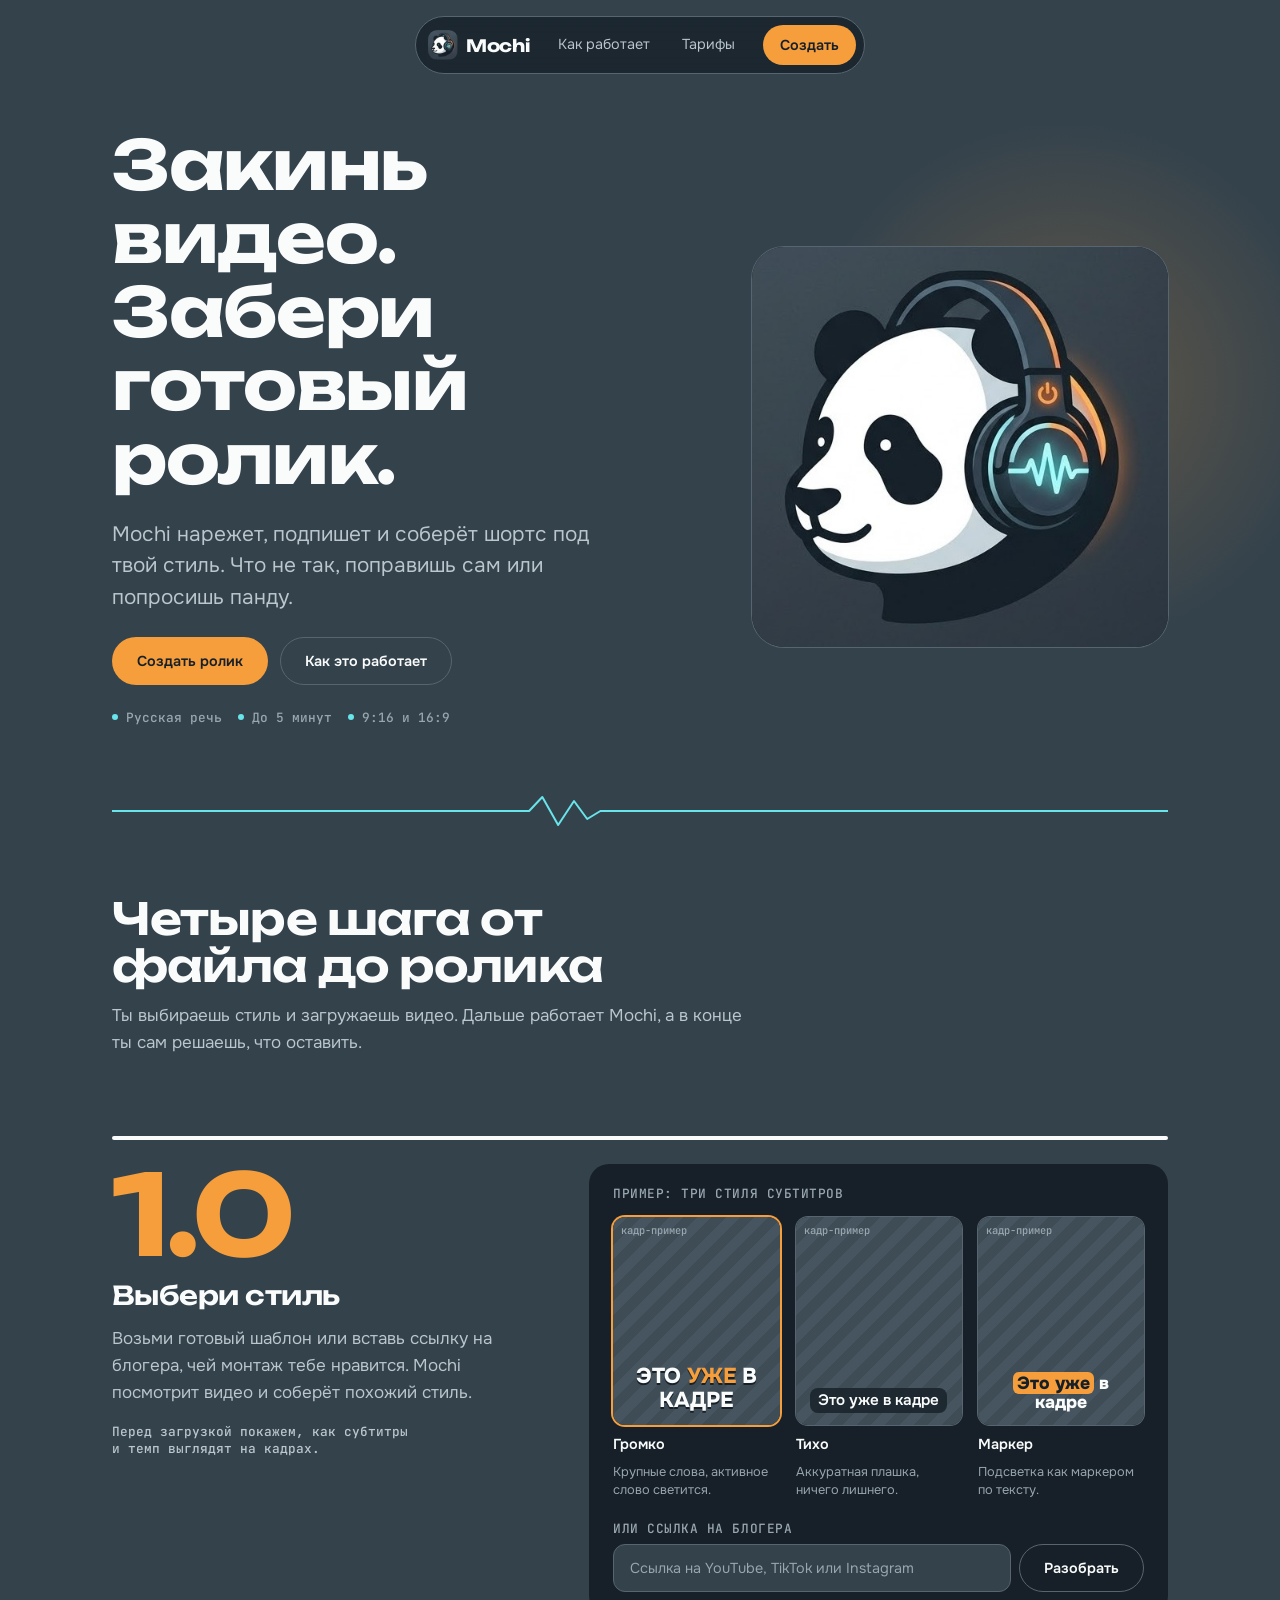
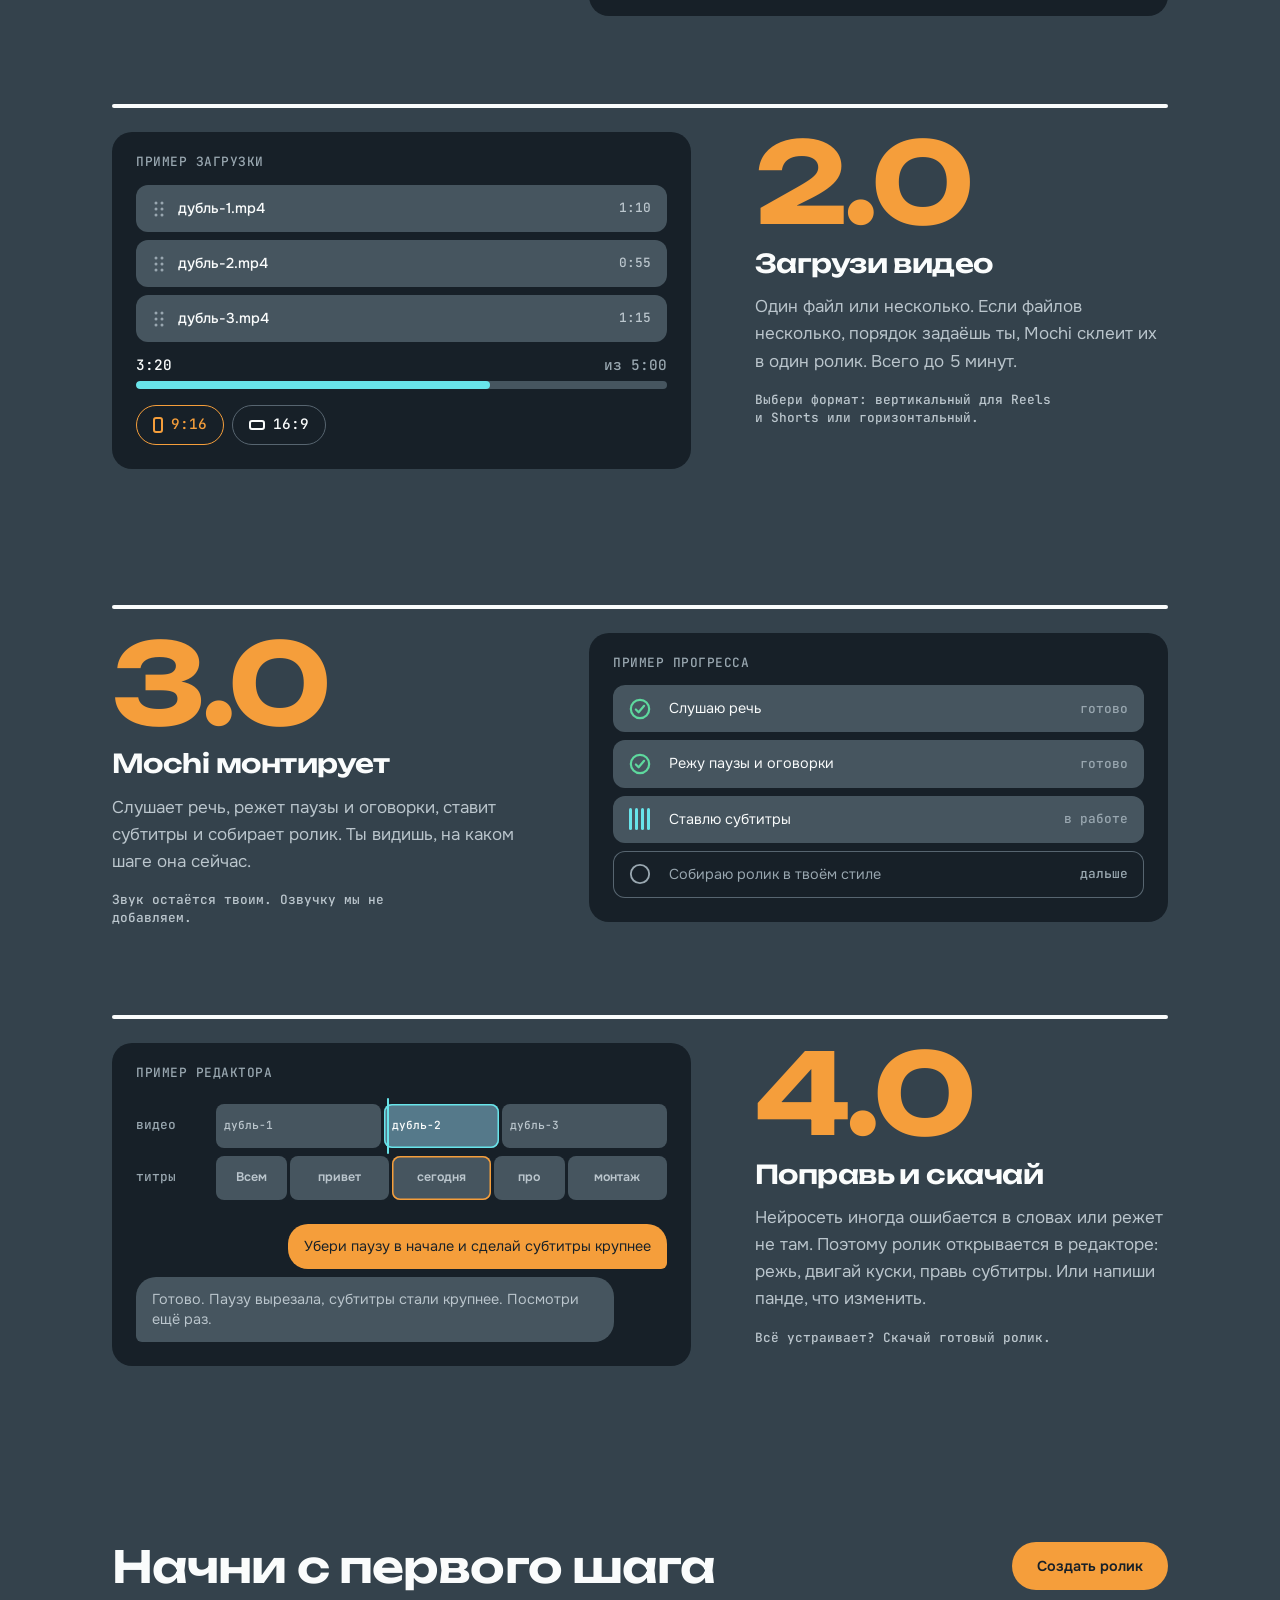
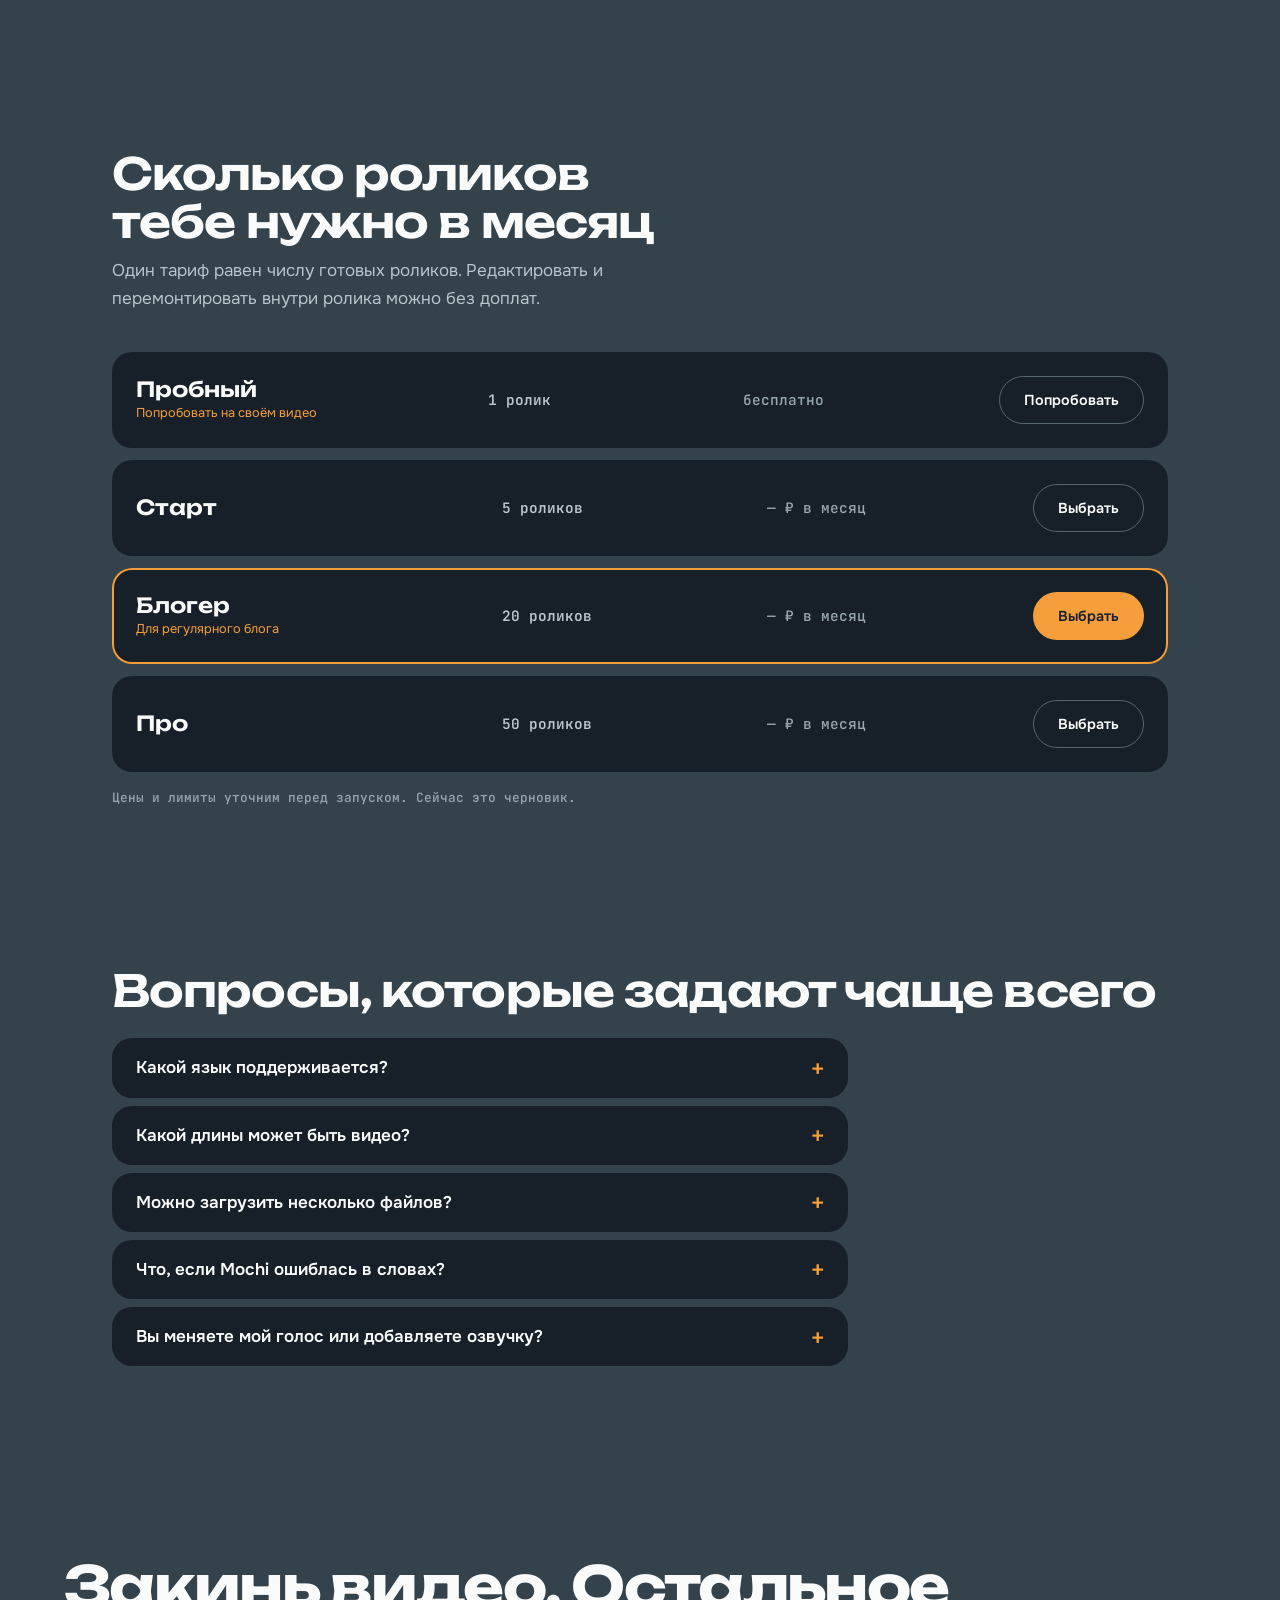
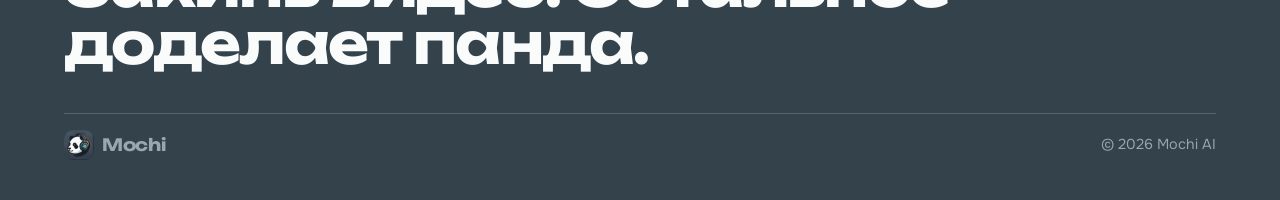
==== prototype/landing/index.html @ 2f2a9acb "Add Mochi AI landing prototype (Hallmark: Narrative Workflow, dark-first) Co-Authored-By: Claude Son" ====
<!doctype html>
<html lang="ru">
<head>
<meta charset="utf-8">
<meta name="viewport" content="width=device-width, initial-scale=1, viewport-fit=cover">
<title>Mochi AI</title>
<meta name="description" content="Закинь видео, а Mochi нарежет, подпишет и соберёт ролик под твой стиль. Дальше поправишь сам или попросишь панду.">
<meta name="theme-color" content="#2d3741">
<link rel="preconnect" href="https://fonts.googleapis.com">
<link rel="preconnect" href="https://fonts.gstatic.com" crossorigin>
<link rel="stylesheet" href="https://fonts.googleapis.com/css2?family=JetBrains+Mono:wght@400;500;600&family=Onest:wght@300..800&family=Unbounded:wght@500..800&display=swap&subset=cyrillic">
<link rel="stylesheet" href="../../tokens.css">
<link rel="stylesheet" href="styles.css">
</head>
<body>

<nav class="nav-pill" aria-label="Основная навигация">
  <a class="wordmark" href="#top"><img src="assets/mochi-icon.jpg" width="30" height="30" alt="">Mochi</a>
  <ul class="nav-pill__links">
    <li><a href="#how">Как работает</a></li>
    <li><a href="#plans">Тарифы</a></li>
  </ul>
  <a class="btn btn--primary" href="#step-1">Создать</a>
</nav>

<main id="top">

  <header class="hero">
    <div class="wrap hero__grid">
      <div class="hero__copy">
        <h1>Закинь видео. Забери готовый ролик.</h1>
        <p class="hero__lede">Mochi нарежет, подпишет и соберёт шортс под твой стиль. Что не так, поправишь сам или попросишь панду.</p>
        <div class="hero__actions">
          <a class="btn btn--primary" href="#step-1">Создать ролик</a>
          <a class="btn btn--ghost" href="#how">Как это работает</a>
        </div>
        <ul class="hero__facts" aria-label="Что нужно знать">
          <li>Русская речь</li>
          <li>До 5 минут</li>
          <li>9:16 и 16:9</li>
        </ul>
      </div>
      <figure class="plate">
        <img src="assets/mochi-mark.jpg" width="520" height="500" alt="Панда в наушниках с неоновой звуковой волной, маскот Mochi">
      </figure>
    </div>
  </header>

  <svg class="wave-divider wrap" viewBox="0 0 800 40" preserveAspectRatio="none" aria-hidden="true">
    <path d="M0 20 H300 L316 20 L326 6 L338 34 L350 10 L360 28 L370 20 H800"/>
  </svg>

  <section class="stages" id="how" aria-labelledby="how-title">
    <div class="wrap">
      <div class="stages__intro">
        <h2 id="how-title">Четыре шага от файла до ролика</h2>
        <p>Ты выбираешь стиль и загружаешь видео. Дальше работает Mochi, а в конце ты сам решаешь, что оставить.</p>
      </div>

      <!-- 1.0 -->
      <article class="stage" id="step-1">
        <div class="stage__rule"></div>
        <div class="stage__grid">
          <div class="stage__text">
            <span class="stage__num mono" aria-hidden="true">1.0</span>
            <h3>Выбери стиль</h3>
            <p>Возьми готовый шаблон или вставь ссылку на блогера, чей монтаж тебе нравится. Mochi посмотрит видео и соберёт похожий стиль.</p>
            <p class="stage__note">Перед загрузкой покажем, как субтитры и темп выглядят на кадрах.</p>
          </div>
          <div class="surface">
            <fieldset style="border:0;padding:0;margin:0;min-width:0">
              <legend class="tag" style="padding:0;margin-block-end:var(--space-md)">Пример: три стиля субтитров</legend>
              <div class="styles">
                <label class="style-opt">
                  <input type="radio" name="style" value="loud" checked>
                  <span class="frame"><span class="frame__label">кадр-пример</span><span class="cap cap--loud">Это <b>уже</b> в кадре</span></span>
                  <span class="style-opt__name">Громко</span>
                  <span class="style-opt__desc">Крупные слова, активное слово светится.</span>
                </label>
                <label class="style-opt">
                  <input type="radio" name="style" value="quiet">
                  <span class="frame"><span class="frame__label">кадр-пример</span><span class="cap cap--quiet">Это уже в кадре</span></span>
                  <span class="style-opt__name">Тихо</span>
                  <span class="style-opt__desc">Аккуратная плашка, ничего лишнего.</span>
                </label>
                <label class="style-opt">
                  <input type="radio" name="style" value="mark">
                  <span class="frame"><span class="frame__label">кадр-пример</span><span class="cap cap--mark"><span>Это уже</span> в кадре</span></span>
                  <span class="style-opt__name">Маркер</span>
                  <span class="style-opt__desc">Подсветка как маркером по тексту.</span>
                </label>
              </div>
            </fieldset>
            <div class="link-field-wrap">
              <div class="link-field" style="flex-direction:column;gap:0">
                <label class="tag" for="blogger-link">Или ссылка на блогера</label>
                <div style="display:flex;gap:var(--space-xs)">
                  <input id="blogger-link" type="url" inputmode="url" placeholder="Ссылка на YouTube, TikTok или Instagram" autocomplete="off">
                  <button class="btn btn--ghost" type="button">Разобрать</button>
                </div>
              </div>
            </div>
          </div>
        </div>
      </article>

      <!-- 2.0 -->
      <article class="stage" id="step-2">
        <div class="stage__rule"></div>
        <div class="stage__grid">
          <div class="stage__text">
            <span class="stage__num mono" aria-hidden="true">2.0</span>
            <h3>Загрузи видео</h3>
            <p>Один файл или несколько. Если файлов несколько, порядок задаёшь ты, Mochi склеит их в один ролик. Всего до 5 минут.</p>
            <p class="stage__note">Выбери формат: вертикальный для Reels и Shorts или горизонтальный.</p>
          </div>
          <div class="surface drop">
            <span class="tag">Пример загрузки</span>
            <ol class="files" aria-label="Порядок файлов">
              <li class="file"><span class="file__grip" aria-hidden="true"><svg width="14" height="18" viewBox="0 0 14 18" fill="currentColor"><circle cx="4" cy="3" r="1.5"/><circle cx="10" cy="3" r="1.5"/><circle cx="4" cy="9" r="1.5"/><circle cx="10" cy="9" r="1.5"/><circle cx="4" cy="15" r="1.5"/><circle cx="10" cy="15" r="1.5"/></svg></span><span class="file__name">дубль-1.mp4</span><span class="file__len">1:10</span></li>
              <li class="file"><span class="file__grip" aria-hidden="true"><svg width="14" height="18" viewBox="0 0 14 18" fill="currentColor"><circle cx="4" cy="3" r="1.5"/><circle cx="10" cy="3" r="1.5"/><circle cx="4" cy="9" r="1.5"/><circle cx="10" cy="9" r="1.5"/><circle cx="4" cy="15" r="1.5"/><circle cx="10" cy="15" r="1.5"/></svg></span><span class="file__name">дубль-2.mp4</span><span class="file__len">0:55</span></li>
              <li class="file"><span class="file__grip" aria-hidden="true"><svg width="14" height="18" viewBox="0 0 14 18" fill="currentColor"><circle cx="4" cy="3" r="1.5"/><circle cx="10" cy="3" r="1.5"/><circle cx="4" cy="9" r="1.5"/><circle cx="10" cy="9" r="1.5"/><circle cx="4" cy="15" r="1.5"/><circle cx="10" cy="15" r="1.5"/></svg></span><span class="file__name">дубль-3.mp4</span><span class="file__len">1:15</span></li>
            </ol>
            <div class="meter">
              <div class="meter__row"><span>3:20</span><span>из 5:00</span></div>
              <div class="meter__bar" role="progressbar" aria-valuemin="0" aria-valuemax="300" aria-valuenow="200" aria-label="Длина исходников"><i></i></div>
            </div>
            <fieldset style="border:0;padding:0;margin:0;min-width:0">
              <legend class="sr">Формат ролика</legend>
              <div class="formats">
                <label class="format"><input type="radio" name="format" value="9x16" checked><span>9:16</span></label>
                <label class="format format--wide"><input type="radio" name="format" value="16x9"><span>16:9</span></label>
              </div>
            </fieldset>
          </div>
        </div>
      </article>

      <!-- 3.0 -->
      <article class="stage" id="step-3">
        <div class="stage__rule"></div>
        <div class="stage__grid">
          <div class="stage__text">
            <span class="stage__num mono" aria-hidden="true">3.0</span>
            <h3>Mochi монтирует</h3>
            <p>Слушает речь, режет паузы и оговорки, ставит субтитры и собирает ролик. Ты видишь, на каком шаге она сейчас.</p>
            <p class="stage__note">Звук остаётся твоим. Озвучку мы не добавляем.</p>
          </div>
          <div class="surface">
            <span class="tag" style="display:block;margin-block-end:var(--space-md)">Пример прогресса</span>
            <ul class="steps">
              <li class="step step--done"><svg viewBox="0 0 24 24" fill="none" stroke="currentColor" stroke-width="2.4" stroke-linecap="round" stroke-linejoin="round" aria-hidden="true"><circle cx="12" cy="12" r="10"/><path d="M7.5 12.5l3 3 6-7"/></svg><span>Слушаю речь</span><small>готово</small></li>
              <li class="step step--done"><svg viewBox="0 0 24 24" fill="none" stroke="currentColor" stroke-width="2.4" stroke-linecap="round" stroke-linejoin="round" aria-hidden="true"><circle cx="12" cy="12" r="10"/><path d="M7.5 12.5l3 3 6-7"/></svg><span>Режу паузы и оговорки</span><small>готово</small></li>
              <li class="step"><span class="eq" aria-hidden="true"><i></i><i></i><i></i><i></i></span><span>Ставлю субтитры</span><small>в работе</small></li>
              <li class="step step--todo"><svg viewBox="0 0 24 24" fill="none" stroke="currentColor" stroke-width="2" aria-hidden="true"><circle cx="12" cy="12" r="10"/></svg><span>Собираю ролик в твоём стиле</span><small>дальше</small></li>
            </ul>
          </div>
        </div>
      </article>

      <!-- 4.0 -->
      <article class="stage" id="step-4">
        <div class="stage__rule"></div>
        <div class="stage__grid">
          <div class="stage__text">
            <span class="stage__num mono" aria-hidden="true">4.0</span>
            <h3>Поправь и скачай</h3>
            <p>Нейросеть иногда ошибается в словах или режет не там. Поэтому ролик открывается в редакторе: режь, двигай куски, правь субтитры. Или напиши панде, что изменить.</p>
            <p class="stage__note">Всё устраивает? Скачай готовый ролик.</p>
          </div>
          <div class="surface editor">
            <span class="tag">Пример редактора</span>
            <div class="track" role="img" aria-label="Таймлайн: видеодорожка и дорожка субтитров">
              <div class="track__row"><span class="track__name">видео</span>
                <div class="lane">
                  <span class="clip" style="flex:3">дубль-1</span>
                  <span class="clip clip--on" style="flex:2">дубль-2</span>
                  <span class="clip" style="flex:3">дубль-3</span>
                  <span class="playhead"></span>
                </div>
              </div>
              <div class="track__row"><span class="track__name">титры</span>
                <div class="lane words">
                  <span class="clip" style="flex:2">Всем</span>
                  <span class="clip" style="flex:3">привет</span>
                  <span class="clip clip--fix" style="flex:3">сегодня</span>
                  <span class="clip" style="flex:2">про</span>
                  <span class="clip" style="flex:3">монтаж</span>
                </div>
              </div>
            </div>
            <div class="chat">
              <p class="bubble bubble--you">Убери паузу в начале и сделай субтитры крупнее</p>
              <p class="bubble bubble--ai">Готово. Паузу вырезала, субтитры стали крупнее. Посмотри ещё раз.</p>
            </div>
          </div>
        </div>
      </article>
    </div>
  </section>

  <section class="go" aria-labelledby="go-title">
    <div class="wrap go__row">
      <h2 id="go-title">Начни с первого шага</h2>
      <a class="btn btn--primary" href="#step-1">Создать ролик</a>
    </div>
  </section>

  <section class="pricing" id="plans" aria-labelledby="plans-title">
    <div class="wrap">
      <div class="pricing__head">
        <h2 id="plans-title">Сколько роликов тебе нужно в месяц</h2>
        <p>Один тариф равен числу готовых роликов. Редактировать и перемонтировать внутри ролика можно без доплат.</p>
      </div>
      <ul class="plans">
        <li class="plan">
          <span class="plan__name">Пробный<small>Попробовать на своём видео</small></span>
          <span class="plan__n">1 ролик</span>
          <span class="plan__price">бесплатно</span>
          <a class="btn btn--ghost" href="#step-1">Попробовать</a>
        </li>
        <li class="plan">
          <span class="plan__name">Старт</span>
          <span class="plan__n">5 роликов</span>
          <span class="plan__price">— ₽ в месяц</span>
          <a class="btn btn--ghost" href="#step-1">Выбрать</a>
        </li>
        <li class="plan plan--pick">
          <span class="plan__name">Блогер<small>Для регулярного блога</small></span>
          <span class="plan__n">20 роликов</span>
          <span class="plan__price">— ₽ в месяц</span>
          <a class="btn btn--primary" href="#step-1">Выбрать</a>
        </li>
        <li class="plan">
          <span class="plan__name">Про</span>
          <span class="plan__n">50 роликов</span>
          <span class="plan__price">— ₽ в месяц</span>
          <a class="btn btn--ghost" href="#step-1">Выбрать</a>
        </li>
      </ul>
      <p class="pricing__foot">Цены и лимиты уточним перед запуском. Сейчас это черновик.</p>
    </div>
  </section>

  <section class="faq" aria-labelledby="faq-title">
    <div class="wrap">
      <h2 id="faq-title">Вопросы, которые задают чаще всего</h2>
      <div class="faq__list">
        <details>
          <summary>Какой язык поддерживается?</summary>
          <p>Пока только русский. Субтитры и нарезка работают по русской речи.</p>
        </details>
        <details>
          <summary>Какой длины может быть видео?</summary>
          <p>Суммарно до 5 минут на один ролик. Счётчик покажет, сколько ещё можно загрузить.</p>
        </details>
        <details>
          <summary>Можно загрузить несколько файлов?</summary>
          <p>Да. Порядок задаёшь ты, перетаскивая файлы. Mochi склеит их в один ролик и приведёт к одному стилю.</p>
        </details>
        <details>
          <summary>Что, если Mochi ошиблась в словах?</summary>
          <p>Открой ролик в редакторе и поправь субтитры руками. Или напиши панде, что именно исправить.</p>
        </details>
        <details>
          <summary>Вы меняете мой голос или добавляете озвучку?</summary>
          <p>Нет. Звук остаётся твоим, мы работаем только с нарезкой, субтитрами и стилем.</p>
        </details>
      </div>
    </div>
  </section>

</main>

<footer class="wrap foot-stmt">
  <p class="foot-stmt__line">Закинь видео. Остальное доделает панда.</p>
  <div class="foot-stmt__meta">
    <a class="wordmark" href="#top"><img src="assets/mochi-icon.jpg" width="30" height="30" alt="">Mochi</a>
    <span>© 2026 Mochi AI</span>
  </div>
</footer>

</body>
</html>
---- tokens.css ----
/* Hallmark · tokens for Mochi AI · source of truth: design.md (dark-first) */
:root {
  color-scheme: dark;

  /* Surfaces: dark slate from the logo */
  --color-paper:        oklch(0.37 0.025 243);
  --color-paper-2:      oklch(0.44 0.025 240);
  --color-paper-sunken: oklch(0.24 0.020 245);
  --color-ink:          oklch(0.99 0.003 180);
  --color-ink-2:        oklch(0.82 0.015 235);
  --color-ink-3:        oklch(0.72 0.020 235);
  --color-rule:         oklch(0.50 0.025 240);

  /* Accents: orange = action, cyan = sound / progress */
  --color-accent:       oklch(0.77 0.150 65);
  --color-accent-ink:   oklch(0.24 0.020 245);
  --color-signal:       oklch(0.85 0.110 200);
  --color-focus:        oklch(0.85 0.110 200);

  --color-success:      oklch(0.80 0.140 160);
  --color-error:        oklch(0.72 0.170 25);

  --font-display: "Unbounded", "Onest", system-ui, sans-serif;
  --font-body:    "Onest", system-ui, sans-serif;
  --font-mono:    "JetBrains Mono", ui-monospace, monospace;

  /* 4-pt spacing scale */
  --space-3xs: 0.125rem;
  --space-2xs: 0.25rem;
  --space-xs:  0.5rem;
  --space-sm:  0.75rem;
  --space-md:  1rem;
  --space-lg:  1.5rem;
  --space-xl:  2.5rem;
  --space-2xl: 4rem;
  --space-3xl: 6rem;
  --space-4xl: 9rem;

  /* Type scale, 1.25 ratio */
  --text-xs:   0.8rem;
  --text-sm:   0.9rem;
  --text-base: 1.0625rem;
  --text-lg:   1.3rem;
  --text-xl:   1.625rem;
  --text-2xl:  2.05rem;
  --text-3xl:  2.5rem;
  --text-display:   clamp(2rem, 5.2vw + 0.6rem, 4.25rem);
  --text-display-s: clamp(1.6rem, 3.4vw + 0.6rem, 2.75rem);

  --ease-out:    cubic-bezier(0.16, 1, 0.3, 1);
  --ease-in:     cubic-bezier(0.7, 0, 0.84, 0);
  --ease-in-out: cubic-bezier(0.65, 0, 0.35, 1);
  --dur-micro: 120ms;
  --dur-short: 220ms;
  --dur-long:  420ms;

  --radius-card:  20px;
  --radius-plate: 32px;
  --radius-pill:  999px;
  --radius-input: 12px;

  --rule-hair:  1px;
  --rule-thick: 4px;
  --page-gutter: clamp(1rem, 4vw, 3rem);
  --page-max: 72rem;

  --z-base: 1; --z-raised: 10; --z-sticky: 200;
}
---- prototype/landing/styles.css ----
/* Hallmark · genre: atmospheric · macrostructure: Narrative Workflow · theme: custom (design.md, dark-first)
 * enrichment: none (brand mark only) · nav: N5 Floating pill · footer: Ft5 Statement
 * pre-emit critique: P4 H4 E4 S4 R4 V4 */

html, body { overflow-x: clip; }
*, *::before, *::after { box-sizing: border-box; }
html { scroll-behavior: smooth; scroll-padding-top: 5rem; }
body {
  margin: 0;
  background: var(--color-paper);
  color: var(--color-ink);
  font-family: var(--font-body);
  font-size: var(--text-base);
  font-weight: 380;
  line-height: 1.6;
  -webkit-font-smoothing: antialiased;
}
img { max-width: 100%; height: auto; display: block; }
a { color: inherit; }
h1, h2, h3, p, ul, ol, dl, figure { margin: 0; }
ul, ol { padding: 0; list-style: none; }
h1, h2, h3 {
  font-family: var(--font-display);
  font-weight: 600;
  font-style: normal;
  line-height: 1.08;
  letter-spacing: -0.02em;
  text-wrap: balance;
  overflow-wrap: anywhere;
  min-width: 0;
}
:focus-visible { outline: 2px solid var(--color-focus); outline-offset: 3px; }
.wrap { width: 100%; max-width: var(--page-max); margin-inline: auto; padding-inline: var(--page-gutter); }
.mono { font-family: var(--font-mono); font-variant-numeric: tabular-nums; }
.sr { position: absolute; width: 1px; height: 1px; overflow: hidden; clip-path: inset(50%); white-space: nowrap; }

/* ---------- Buttons ---------- */
.btn {
  display: inline-flex; align-items: center; justify-content: center; gap: var(--space-xs);
  min-height: 48px; padding: 0 var(--space-lg);
  border-radius: var(--radius-pill);
  font: 600 var(--text-sm)/1 var(--font-body);
  text-decoration: none; white-space: nowrap; cursor: pointer;
  border: var(--rule-hair) solid transparent;
  transition: transform var(--dur-micro) var(--ease-out), background-color var(--dur-short) var(--ease-out);
}
.btn--primary { background: var(--color-accent); color: var(--color-accent-ink); }
.btn--ghost { background: transparent; color: var(--color-ink); border-color: var(--color-rule); }
@media (hover: hover) and (pointer: fine) {
  .btn:hover { transform: translateY(-1px); }
  .btn--ghost:hover { background: var(--color-paper-2); }
}
.btn:active { transform: translateY(0); }

/* ---------- Nav · N5 floating pill ---------- */
.nav-pill {
  position: fixed; top: var(--space-md); inset-inline: 0; margin-inline: auto;
  width: fit-content;
  display: flex; align-items: center; gap: var(--space-md);
  padding: var(--space-xs) var(--space-xs) var(--space-xs) var(--space-sm);
  background: color-mix(in oklch, var(--color-paper-sunken) 78%, transparent);
  backdrop-filter: blur(14px) saturate(120%);
  -webkit-backdrop-filter: blur(14px) saturate(120%);
  border: var(--rule-hair) solid var(--color-rule);
  border-radius: var(--radius-pill);
  z-index: var(--z-sticky);
  max-width: calc(100% - 2rem);
}
@media (max-width: 24rem) { .nav-pill { gap: var(--space-sm); } }
.wordmark { display: inline-flex; align-items: center; gap: var(--space-xs); text-decoration: none; font: 700 var(--text-base)/1 var(--font-display); letter-spacing: -0.02em; white-space: nowrap; }
.wordmark img { width: 30px; height: 30px; border-radius: 9px; }
.nav-pill__links { display: none; gap: var(--space-xs); }
.nav-pill__links a { display: inline-block; padding: var(--space-xs) var(--space-sm); border-radius: var(--radius-pill); text-decoration: none; font-size: var(--text-sm); color: var(--color-ink-2); white-space: nowrap; }
@media (hover: hover) and (pointer: fine) { .nav-pill__links a:hover { color: var(--color-ink); background: var(--color-paper-2); } }
.nav-pill .btn { min-height: 40px; padding: 0 var(--space-md); }
@media (min-width: 40rem) { .nav-pill__links { display: flex; } }

/* ---------- Hero ---------- */
.hero { position: relative; padding-block: calc(var(--space-3xl) + 2rem) var(--space-2xl); isolation: isolate; }
.hero::before {
  content: ""; position: absolute; z-index: -1; pointer-events: none;
  width: min(46rem, 120vw); aspect-ratio: 1; right: -12%; top: 2%;
  background: radial-gradient(closest-side, color-mix(in oklch, var(--color-accent) 24%, transparent), transparent 72%);
}
.hero__grid { display: grid; grid-template-columns: minmax(0, 1fr); gap: var(--space-xl); align-items: center; }
.hero__copy { display: grid; gap: var(--space-lg); justify-items: start; }
.hero h1 { font-size: var(--text-display); font-weight: 700; max-width: 14ch; }
.hero__lede { font-size: var(--text-lg); color: var(--color-ink-2); max-width: 36ch; line-height: 1.5; }
.hero__actions { display: flex; flex-wrap: wrap; gap: var(--space-sm); }
.hero__facts { display: flex; flex-wrap: wrap; gap: var(--space-xs) var(--space-md); font: 500 var(--text-xs)/1.4 var(--font-mono); color: var(--color-ink-3); }
.hero__facts li::before { content: ""; display: inline-block; width: 6px; height: 6px; margin-inline-end: var(--space-xs); border-radius: 50%; background: var(--color-signal); vertical-align: 0.1em; }
.plate { border-radius: var(--radius-plate); overflow: hidden; background: var(--color-paper-sunken); box-shadow: 0 0 0 var(--rule-hair) var(--color-rule); max-width: 26rem; width: 100%; }
.plate img { width: 100%; aspect-ratio: 52 / 50; object-fit: cover; }
@media (min-width: 60rem) {
  .hero__grid { grid-template-columns: minmax(0, 1.15fr) minmax(0, 0.85fr); gap: var(--space-2xl); }
  .plate { justify-self: end; margin-block-start: var(--space-xl); }
}

/* Wave divider: recurring brand motif */
.wave-divider { display: block; width: 100%; height: 40px; color: var(--color-signal); }
.wave-divider path { fill: none; stroke: currentColor; stroke-width: 2; stroke-linecap: round; stroke-linejoin: round; vector-effect: non-scaling-stroke; }

/* ---------- Stages · Narrative Workflow ---------- */
.stages { padding-block: var(--space-2xl) var(--space-xl); }
.stages__intro { display: grid; gap: var(--space-sm); padding-block-end: var(--space-xl); max-width: 40rem; }
.stages__intro h2 { font-size: var(--text-display-s); }
.stages__intro p { color: var(--color-ink-2); }
.stage { padding-block: var(--space-xl) var(--space-2xl); }
.stage:nth-of-type(even) { padding-block-start: var(--space-lg); padding-block-end: var(--space-3xl); }
.stage__rule { height: var(--rule-thick); background: var(--color-ink); border-radius: var(--radius-pill); transform-origin: left; margin-block-end: var(--space-lg); }
@supports (animation-timeline: view()) {
  @media (prefers-reduced-motion: no-preference) {
    .stage__rule { animation: rule-draw linear both; animation-timeline: view(); animation-range: entry 0% entry 70%; }
    @keyframes rule-draw { from { transform: scaleX(0.04); } to { transform: scaleX(1); } }
  }
}
.stage__grid { display: grid; grid-template-columns: minmax(0, 1fr); gap: var(--space-xl); }
.stage__text { display: grid; gap: var(--space-md); align-content: start; }
.stage__num { font: 700 clamp(3.5rem, 11vw, 7rem)/0.9 var(--font-display); letter-spacing: -0.04em; color: var(--color-accent); }
.stage h3 { font-size: var(--text-xl); }
.stage p { color: var(--color-ink-2); max-width: 38ch; }
.stage__note { font: 500 var(--text-xs)/1.4 var(--font-mono); color: var(--color-ink-3); }
@media (min-width: 60rem) {
  .stage__grid { grid-template-columns: minmax(0, 5fr) minmax(0, 7fr); gap: var(--space-2xl); align-items: start; }
  .stage:nth-of-type(even) .stage__grid { grid-template-columns: minmax(0, 7fr) minmax(0, 5fr); }
  .stage:nth-of-type(even) .stage__text { order: 2; }
}
.surface { background: var(--color-paper-sunken); border-radius: var(--radius-card); padding: var(--space-lg); min-width: 0; }
.tag { font: 500 var(--text-xs)/1 var(--font-mono); color: var(--color-ink-3); letter-spacing: 0.04em; text-transform: uppercase; }

/* 1.0 Style cards */
.styles { display: grid; grid-template-columns: repeat(auto-fit, minmax(5.5rem, 1fr)); gap: var(--space-xs); }
@media (min-width: 40rem) { .styles { gap: var(--space-md); } }
.style-opt { position: relative; display: grid; gap: var(--space-xs); cursor: pointer; min-width: 0; }
.style-opt input { position: absolute; inset: 0; opacity: 0; cursor: pointer; }
.frame { position: relative; aspect-ratio: 4 / 5; border-radius: var(--radius-input); background: repeating-linear-gradient(135deg, var(--color-paper-2) 0 10px, color-mix(in oklch, var(--color-paper-2) 85%, var(--color-paper-sunken)) 10px 20px); display: grid; align-items: end; padding: var(--space-sm); overflow: hidden; box-shadow: 0 0 0 var(--rule-hair) var(--color-rule); transition: box-shadow var(--dur-short) var(--ease-out); }
.frame__label { position: absolute; inset: var(--space-xs) auto auto var(--space-xs); font: 500 0.65rem/1 var(--font-mono); color: var(--color-ink-3); }
.cap { font-family: var(--font-body); font-weight: 800; line-height: 1.1; text-align: center; overflow-wrap: anywhere; }
.cap--loud { font-size: clamp(0.95rem, 3.4vw, 1.35rem); text-transform: uppercase; letter-spacing: -0.01em; -webkit-text-stroke: 0; text-shadow: 0 2px 0 var(--color-paper-sunken); }
.cap--loud b { color: var(--color-accent); font-weight: 800; }
.cap--quiet { font-size: 0.95rem; font-weight: 600; background: color-mix(in oklch, var(--color-paper-sunken) 82%, transparent); padding: var(--space-2xs) var(--space-xs); border-radius: 8px; justify-self: center; }
.cap--mark { font-size: 1.1rem; }
.cap--mark span { background: var(--color-accent); color: var(--color-accent-ink); padding: 0 var(--space-2xs); border-radius: 6px; box-decoration-break: clone; -webkit-box-decoration-break: clone; }
.style-opt__name { font-weight: 600; font-size: var(--text-sm); }
.style-opt__desc { font-size: var(--text-xs); color: var(--color-ink-3); line-height: 1.4; }
.style-opt:has(input:checked) .frame { box-shadow: 0 0 0 2px var(--color-accent); }
.style-opt:has(input:focus-visible) .frame { outline: 2px solid var(--color-focus); outline-offset: 3px; }
.link-field { display: flex; gap: var(--space-xs); margin-block-start: var(--space-lg); }
.link-field input { flex: 1; min-width: 0; min-height: 48px; padding: 0 var(--space-md); border-radius: var(--radius-input); border: var(--rule-hair) solid var(--color-rule); background: var(--color-paper); color: var(--color-ink); font: inherit; font-size: var(--text-sm); }
.link-field input::placeholder { color: var(--color-ink-3); }
.link-field label { display: block; margin-block-end: var(--space-xs); }

/* 2.0 Upload */
.drop { display: grid; gap: var(--space-md); }
.files { display: grid; gap: var(--space-xs); }
.file { display: grid; grid-template-columns: auto minmax(0, 1fr) auto; align-items: center; gap: var(--space-sm); padding: var(--space-sm) var(--space-md); background: var(--color-paper-2); border-radius: var(--radius-input); }
.file__grip { color: var(--color-ink-3); display: grid; }
.file__name { font-weight: 500; font-size: var(--text-sm); overflow: hidden; text-overflow: ellipsis; white-space: nowrap; }
.file__len { font: 500 var(--text-xs)/1 var(--font-mono); color: var(--color-ink-2); }
.meter { display: grid; gap: var(--space-xs); }
.meter__row { display: flex; justify-content: space-between; align-items: baseline; font: 500 var(--text-sm)/1 var(--font-mono); }
.meter__row span:last-child { color: var(--color-ink-3); }
.meter__bar { height: 8px; border-radius: var(--radius-pill); background: var(--color-paper-2); overflow: hidden; }
.meter__bar i { display: block; height: 100%; width: 66.7%; background: var(--color-signal); border-radius: var(--radius-pill); }
.formats { display: flex; gap: var(--space-xs); flex-wrap: wrap; }
.format { position: relative; }
.format input { position: absolute; inset: 0; opacity: 0; cursor: pointer; }
.format span { display: inline-flex; align-items: center; gap: var(--space-xs); min-height: 40px; padding: 0 var(--space-md); border-radius: var(--radius-pill); border: var(--rule-hair) solid var(--color-rule); font: 500 var(--text-sm)/1 var(--font-mono); white-space: nowrap; }
.format span::before { content: ""; width: 10px; height: 16px; border: 2px solid currentColor; border-radius: 3px; }
.format--wide span::before { width: 16px; height: 10px; }
.format input:checked + span { border-color: var(--color-accent); color: var(--color-accent); }
.format input:focus-visible + span { outline: 2px solid var(--color-focus); outline-offset: 3px; }

/* 3.0 Processing */
.steps { display: grid; gap: var(--space-xs); }
.step { display: grid; grid-template-columns: 28px minmax(0, 1fr) auto; align-items: center; gap: var(--space-sm); padding: var(--space-sm) var(--space-md); border-radius: var(--radius-input); background: var(--color-paper-2); font-size: var(--text-sm); }
.step--todo { background: transparent; color: var(--color-ink-3); box-shadow: inset 0 0 0 var(--rule-hair) var(--color-rule); }
.step svg { width: 22px; height: 22px; }
.step--done svg { color: var(--color-success); }
.step small { font: 500 var(--text-xs)/1 var(--font-mono); color: var(--color-ink-3); }
.eq { display: inline-flex; align-items: center; gap: 3px; height: 22px; color: var(--color-signal); }
.eq i { width: 3px; height: 100%; background: currentColor; border-radius: 2px; transform-origin: center; animation: eq 900ms var(--ease-in-out) infinite alternate; }
.eq i:nth-child(2) { animation-delay: -300ms; } .eq i:nth-child(3) { animation-delay: -600ms; } .eq i:nth-child(4) { animation-delay: -150ms; }
@keyframes eq { from { transform: scaleY(0.25); } to { transform: scaleY(1); } }

/* 4.0 Editor */
.editor { display: grid; gap: var(--space-lg); }
.track { display: grid; gap: var(--space-xs); }
.track__row { display: grid; grid-template-columns: 4.25rem minmax(0, 1fr); align-items: center; gap: var(--space-sm); }
.track__name { font: 500 var(--text-xs)/1 var(--font-mono); color: var(--color-ink-3); }
.lane { position: relative; display: flex; gap: 3px; height: 44px; }
.clip { border-radius: 8px; background: var(--color-paper-2); min-width: 0; display: flex; align-items: center; padding-inline: var(--space-xs); font: 500 0.7rem/1 var(--font-mono); color: var(--color-ink-2); overflow: hidden; white-space: nowrap; }
.clip--on { background: color-mix(in oklch, var(--color-signal) 28%, var(--color-paper-2)); color: var(--color-ink); box-shadow: inset 0 0 0 1.5px var(--color-signal); }
.words .clip { justify-content: center; font-family: var(--font-body); font-weight: 600; font-size: 0.78rem; }
.words .clip--fix { box-shadow: inset 0 0 0 1.5px var(--color-accent); }
.playhead { position: absolute; top: -6px; bottom: -6px; width: 2px; background: var(--color-signal); border-radius: 2px; left: 38%; }
.chat { display: grid; gap: var(--space-xs); }
.bubble { max-width: 90%; padding: var(--space-sm) var(--space-md); border-radius: var(--radius-card); font-size: var(--text-sm); line-height: 1.45; }
/* specificity: beat .stage p */
.stage .bubble { max-width: 90%; }
.stage .bubble--you { color: var(--color-accent-ink); }
.bubble--you { justify-self: end; background: var(--color-accent); color: var(--color-accent-ink); border-end-end-radius: 6px; }
.bubble--ai { justify-self: start; background: var(--color-paper-2); border-end-start-radius: 6px; }

/* ---------- Final CTA between stages and pricing ---------- */
.go { padding-block: var(--space-xl) var(--space-3xl); }
.go__row { display: flex; flex-wrap: wrap; align-items: center; gap: var(--space-lg); justify-content: space-between; }
.go h2 { font-size: var(--text-display-s); max-width: 18ch; }

/* ---------- Pricing: rows, not cards ---------- */
.pricing { padding-block: var(--space-2xl) var(--space-3xl); }
.pricing__head { display: grid; gap: var(--space-sm); max-width: 38rem; padding-block-end: var(--space-xl); }
.pricing__head h2 { font-size: var(--text-display-s); }
.pricing__head p { color: var(--color-ink-2); }
.plans { display: grid; gap: var(--space-sm); }
.plan { display: grid; grid-template-columns: minmax(0, 1fr) auto; gap: var(--space-xs) var(--space-md); align-items: center; padding: var(--space-md) var(--space-lg); border-radius: var(--radius-card); background: var(--color-paper-sunken); }
.plan--pick { box-shadow: inset 0 0 0 2px var(--color-accent); }
.plan__name { font: 600 var(--text-lg)/1.1 var(--font-display); }
.plan__name small { display: block; margin-block-start: var(--space-2xs); font: 400 var(--text-xs)/1.3 var(--font-body); color: var(--color-accent); }
.plan__n { font: 600 var(--text-sm)/1.2 var(--font-mono); color: var(--color-ink-2); }
.plan__price { font: 500 var(--text-sm)/1.2 var(--font-mono); color: var(--color-ink-3); }
.plan .btn { grid-column: 1 / -1; }
@media (min-width: 48rem) {
  .plan { grid-template-columns: minmax(0, 1.4fr) minmax(0, 1fr) minmax(0, 1fr) auto; padding: var(--space-lg); }
  .plan .btn { grid-column: auto; }
}
.pricing__foot { margin-block-start: var(--space-md); font: 500 var(--text-xs)/1.5 var(--font-mono); color: var(--color-ink-3); }

/* ---------- FAQ ---------- */
.faq { padding-block: var(--space-2xl) var(--space-3xl); }
.faq h2 { font-size: var(--text-display-s); padding-block-end: var(--space-lg); }
.faq__list { display: grid; gap: var(--space-xs); max-width: 46rem; }
.faq details { background: var(--color-paper-sunken); border-radius: var(--radius-card); }
.faq summary { display: flex; justify-content: space-between; align-items: center; gap: var(--space-md); padding: var(--space-md) var(--space-lg); min-height: 56px; font-weight: 600; cursor: pointer; list-style: none; }
.faq summary::-webkit-details-marker { display: none; }
.faq summary::after { content: "+"; font: 500 1.4rem/1 var(--font-mono); color: var(--color-accent); transition: transform var(--dur-short) var(--ease-out); }
.faq details[open] summary::after { transform: rotate(45deg); }
.faq details p { padding: 0 var(--space-lg) var(--space-lg); color: var(--color-ink-2); max-width: 52ch; }

/* ---------- Footer · Ft5 statement ---------- */
.foot-stmt { padding: var(--space-3xl) 0 var(--space-xl); display: grid; gap: var(--space-xl); }
.foot-stmt__line { font: 700 clamp(1.75rem, 5.5vw, 3.5rem)/1.02 var(--font-display); letter-spacing: -0.03em; max-width: 18ch; text-wrap: balance; overflow-wrap: anywhere; }
.foot-stmt__meta { display: flex; flex-wrap: wrap; justify-content: space-between; align-items: center; gap: var(--space-sm); padding-block-start: var(--space-md); border-top: var(--rule-hair) solid var(--color-rule); color: var(--color-ink-3); font-size: var(--text-sm); }

@media (prefers-reduced-motion: reduce) {
  *, *::before, *::after { animation-duration: 150ms !important; animation-iteration-count: 1 !important; transition-duration: 150ms !important; scroll-behavior: auto !important; }
}
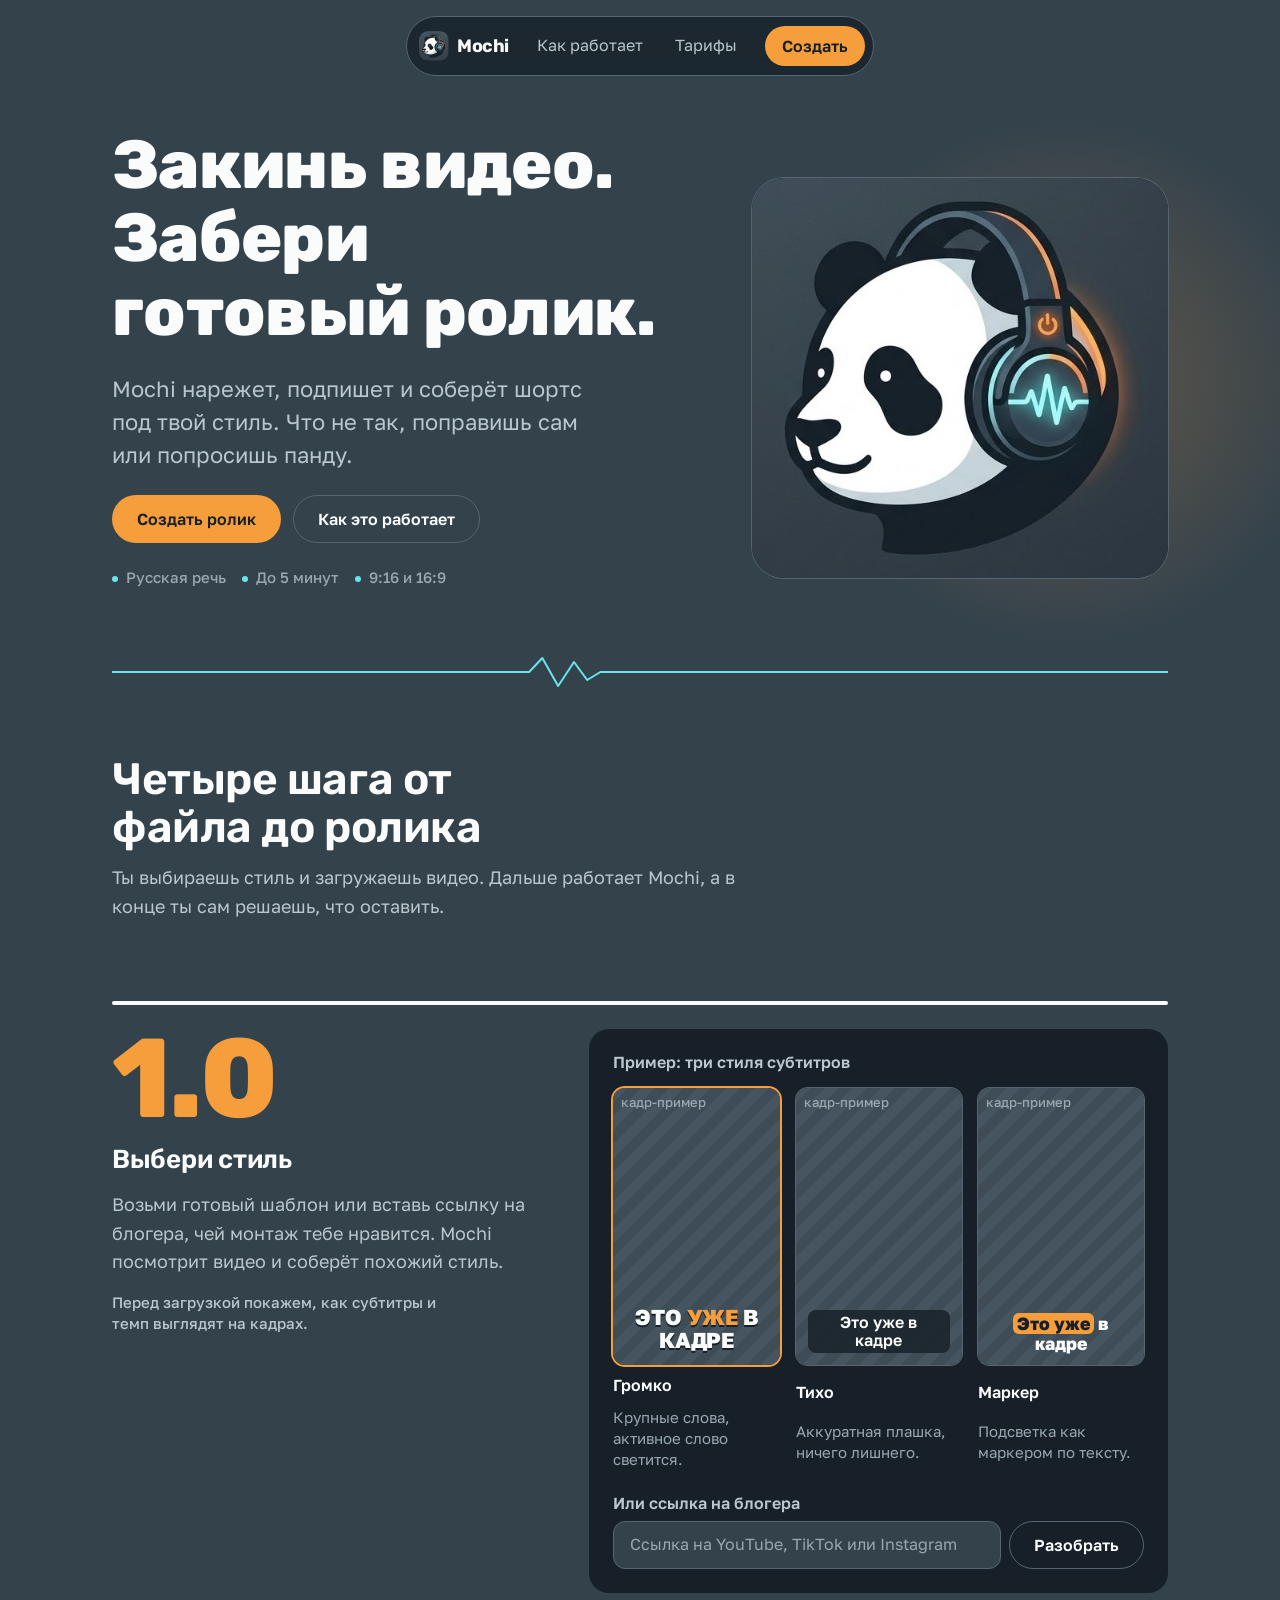
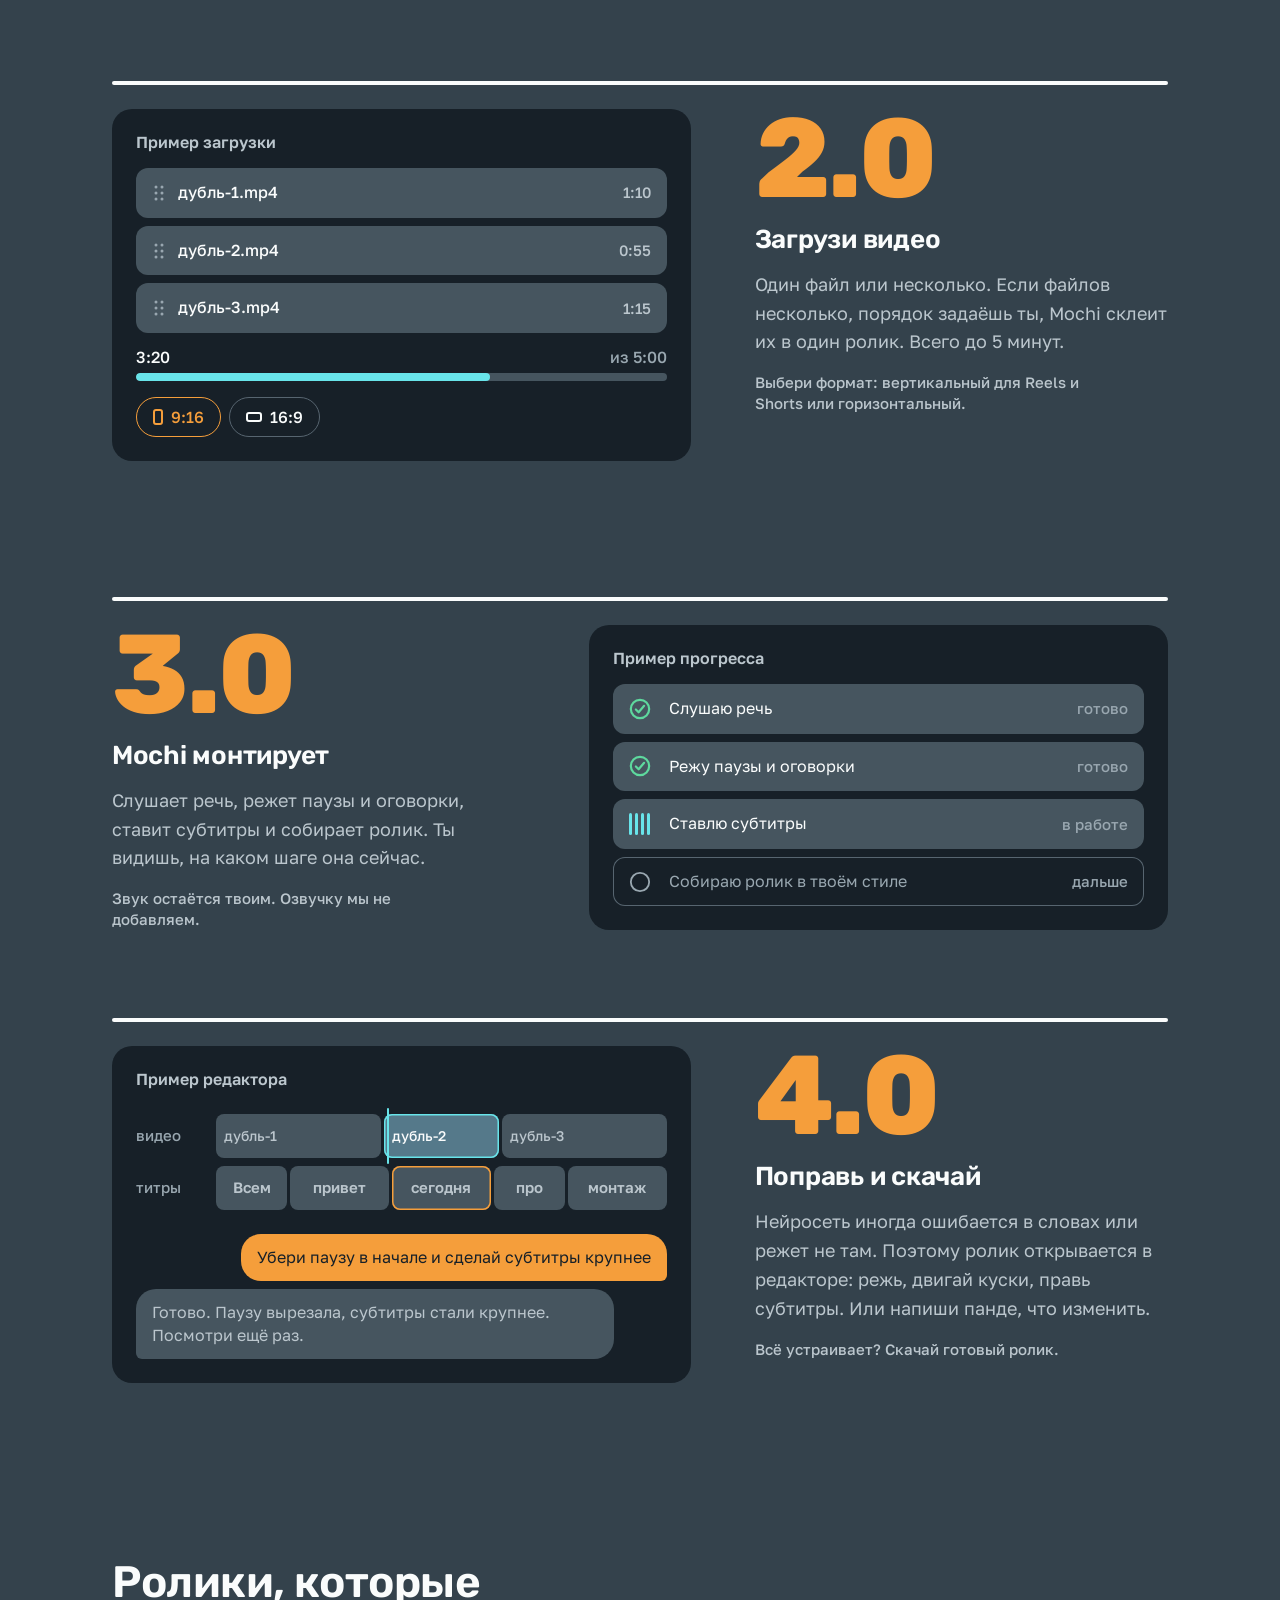
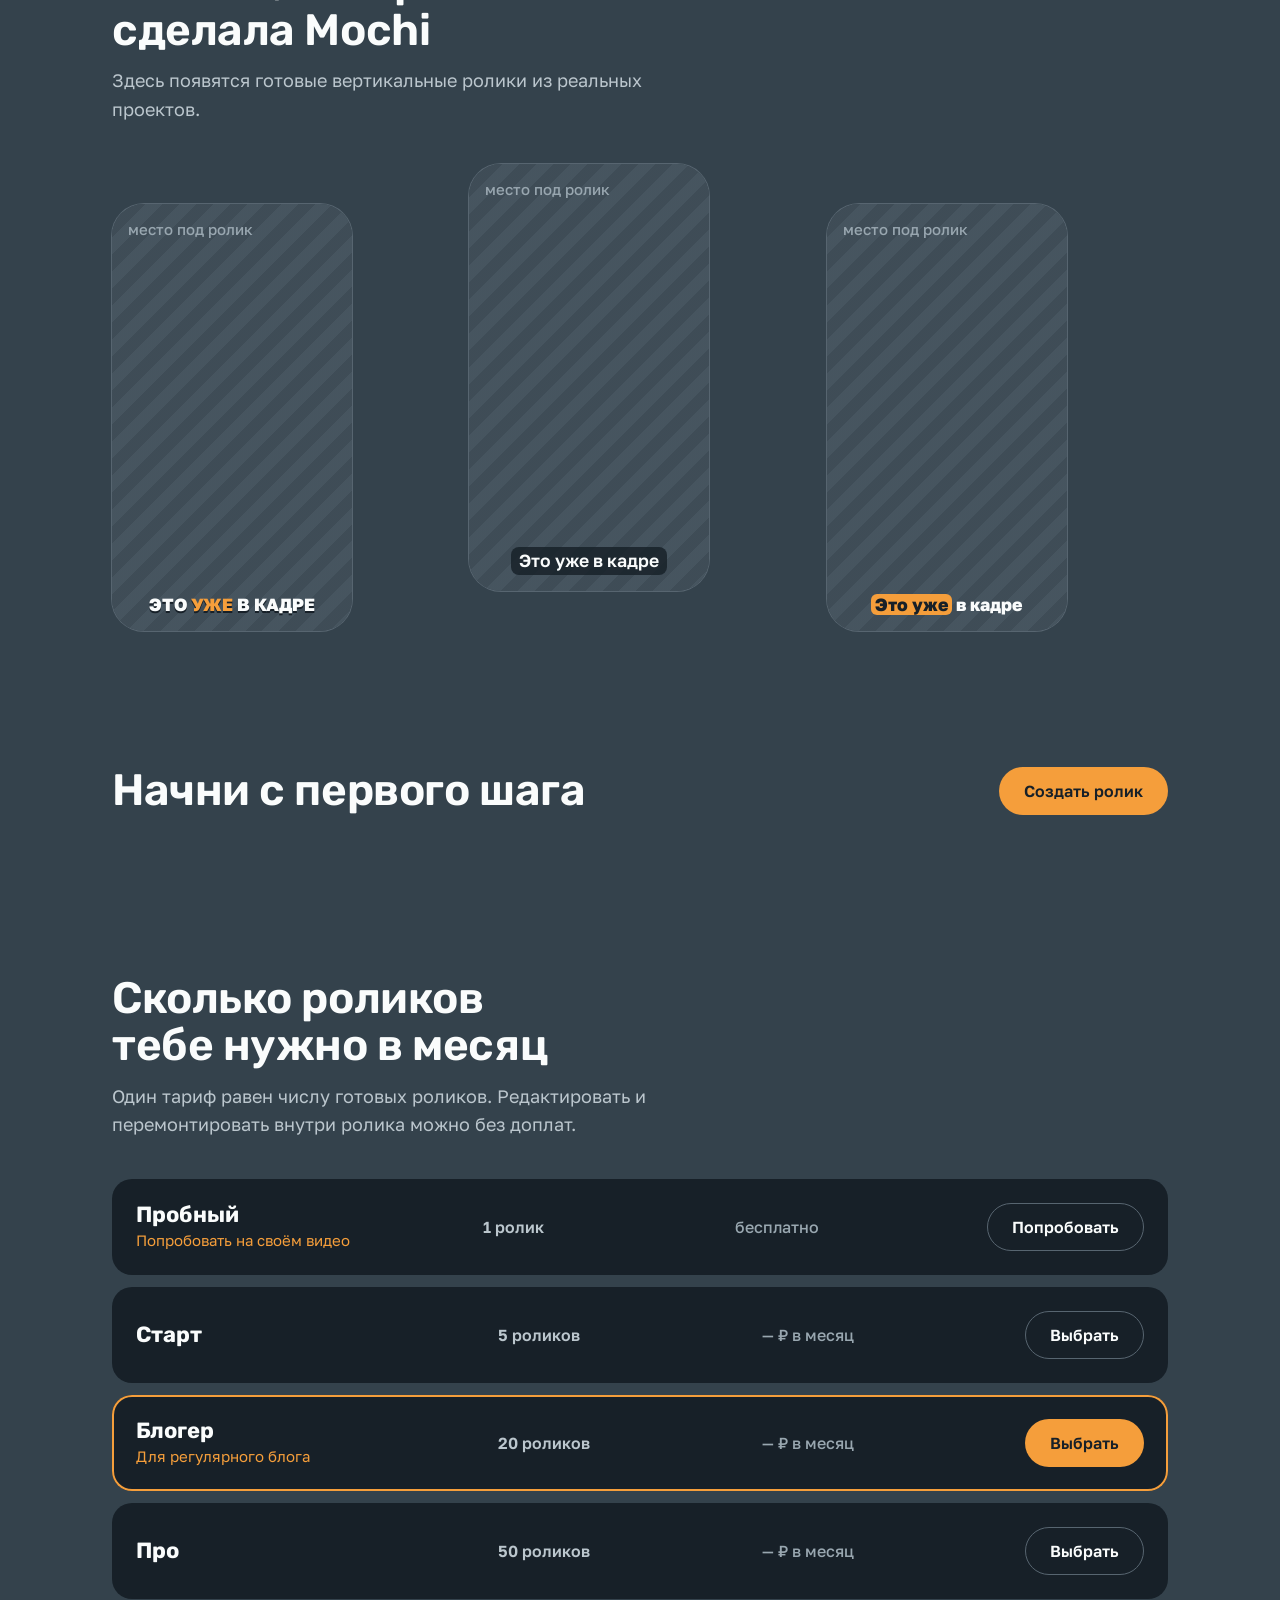
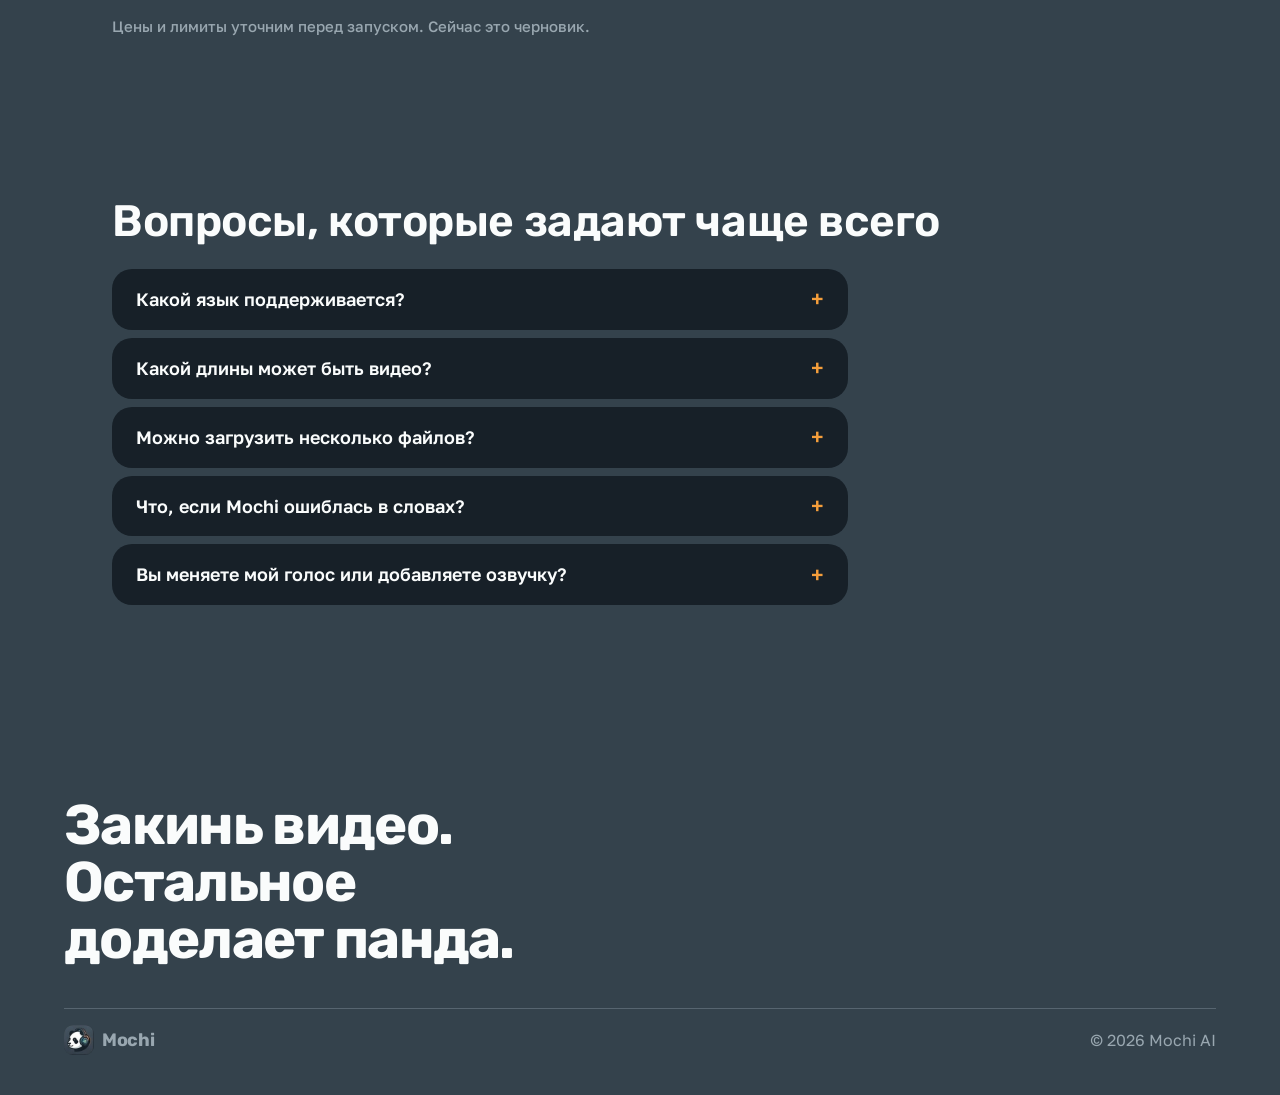
==== commit b0c5a024: "Landing: swap fonts (Rubik + Golos Text), drop mono and tiny text, add reels placeholder section Co-" ====
--- a/prototype/landing/index.html
+++ b/prototype/landing/index.html
@@ -8,7 +8,7 @@
 <meta name="theme-color" content="#2d3741">
 <link rel="preconnect" href="https://fonts.googleapis.com">
 <link rel="preconnect" href="https://fonts.gstatic.com" crossorigin>
-<link rel="stylesheet" href="https://fonts.googleapis.com/css2?family=JetBrains+Mono:wght@400;500;600&family=Onest:wght@300..800&family=Unbounded:wght@500..800&display=swap&subset=cyrillic">
+<link rel="stylesheet" href="https://fonts.googleapis.com/css2?family=Golos+Text:wght@400..700&family=Rubik:wght@500..800&display=swap&subset=cyrillic">
 <link rel="stylesheet" href="../../tokens.css">
 <link rel="stylesheet" href="styles.css">
 </head>
@@ -199,6 +199,20 @@
     </div>
   </section>
 
+  <section class="reels" aria-labelledby="reels-title">
+    <div class="wrap">
+      <div class="reels__head">
+        <h2 id="reels-title">Ролики, которые сделала Mochi</h2>
+        <p>Здесь появятся готовые вертикальные ролики из реальных проектов.</p>
+      </div>
+      <div class="reels__row">
+        <figure class="reel"><span class="reel__label">место под ролик</span><span class="cap cap--loud">Это <b>уже</b> в кадре</span></figure>
+        <figure class="reel"><span class="reel__label">место под ролик</span><span class="cap cap--quiet">Это уже в кадре</span></figure>
+        <figure class="reel"><span class="reel__label">место под ролик</span><span class="cap cap--mark"><span>Это уже</span> в кадре</span></figure>
+      </div>
+    </div>
+  </section>
+
   <section class="go" aria-labelledby="go-title">
     <div class="wrap go__row">
       <h2 id="go-title">Начни с первого шага</h2>
--- a/tokens.css
+++ b/tokens.css
@@ -20,9 +20,8 @@
   --color-success:      oklch(0.80 0.140 160);
   --color-error:        oklch(0.72 0.170 25);
 
-  --font-display: "Unbounded", "Onest", system-ui, sans-serif;
-  --font-body:    "Onest", system-ui, sans-serif;
-  --font-mono:    "JetBrains Mono", ui-monospace, monospace;
+  --font-display: "Rubik", "Golos Text", system-ui, sans-serif;
+  --font-body:    "Golos Text", system-ui, sans-serif;
 
   /* 4-pt spacing scale */
   --space-3xs: 0.125rem;
@@ -37,10 +36,10 @@
   --space-4xl: 9rem;
 
   /* Type scale, 1.25 ratio */
-  --text-xs:   0.8rem;
-  --text-sm:   0.9rem;
-  --text-base: 1.0625rem;
-  --text-lg:   1.3rem;
+  --text-xs:   0.9375rem;
+  --text-sm:   1rem;
+  --text-base: 1.125rem;
+  --text-lg:   1.375rem;
   --text-xl:   1.625rem;
   --text-2xl:  2.05rem;
   --text-3xl:  2.5rem;
--- a/prototype/landing/styles.css
+++ b/prototype/landing/styles.css
@@ -11,7 +11,7 @@
   color: var(--color-ink);
   font-family: var(--font-body);
   font-size: var(--text-base);
-  font-weight: 380;
+  font-weight: 400;
   line-height: 1.6;
   -webkit-font-smoothing: antialiased;
 }
@@ -24,14 +24,14 @@
   font-weight: 600;
   font-style: normal;
   line-height: 1.08;
-  letter-spacing: -0.02em;
+  letter-spacing: -0.01em;
   text-wrap: balance;
   overflow-wrap: anywhere;
   min-width: 0;
 }
 :focus-visible { outline: 2px solid var(--color-focus); outline-offset: 3px; }
 .wrap { width: 100%; max-width: var(--page-max); margin-inline: auto; padding-inline: var(--page-gutter); }
-.mono { font-family: var(--font-mono); font-variant-numeric: tabular-nums; }
+.mono { font-variant-numeric: tabular-nums; }
 .sr { position: absolute; width: 1px; height: 1px; overflow: hidden; clip-path: inset(50%); white-space: nowrap; }
 
 /* ---------- Buttons ---------- */
@@ -84,10 +84,10 @@
 }
 .hero__grid { display: grid; grid-template-columns: minmax(0, 1fr); gap: var(--space-xl); align-items: center; }
 .hero__copy { display: grid; gap: var(--space-lg); justify-items: start; }
-.hero h1 { font-size: var(--text-display); font-weight: 700; max-width: 14ch; }
+.hero h1 { font-size: var(--text-display); font-weight: 800; max-width: 14ch; }
 .hero__lede { font-size: var(--text-lg); color: var(--color-ink-2); max-width: 36ch; line-height: 1.5; }
 .hero__actions { display: flex; flex-wrap: wrap; gap: var(--space-sm); }
-.hero__facts { display: flex; flex-wrap: wrap; gap: var(--space-xs) var(--space-md); font: 500 var(--text-xs)/1.4 var(--font-mono); color: var(--color-ink-3); }
+.hero__facts { display: flex; flex-wrap: wrap; gap: var(--space-xs) var(--space-md); font: 500 var(--text-xs)/1.4 var(--font-body); color: var(--color-ink-3); }
 .hero__facts li::before { content: ""; display: inline-block; width: 6px; height: 6px; margin-inline-end: var(--space-xs); border-radius: 50%; background: var(--color-signal); vertical-align: 0.1em; }
 .plate { border-radius: var(--radius-plate); overflow: hidden; background: var(--color-paper-sunken); box-shadow: 0 0 0 var(--rule-hair) var(--color-rule); max-width: 26rem; width: 100%; }
 .plate img { width: 100%; aspect-ratio: 52 / 50; object-fit: cover; }
@@ -116,29 +116,29 @@
 }
 .stage__grid { display: grid; grid-template-columns: minmax(0, 1fr); gap: var(--space-xl); }
 .stage__text { display: grid; gap: var(--space-md); align-content: start; }
-.stage__num { font: 700 clamp(3.5rem, 11vw, 7rem)/0.9 var(--font-display); letter-spacing: -0.04em; color: var(--color-accent); }
+.stage__num { font: 800 clamp(3.5rem, 11vw, 7rem)/0.9 var(--font-display); letter-spacing: -0.02em; color: var(--color-accent); }
 .stage h3 { font-size: var(--text-xl); }
 .stage p { color: var(--color-ink-2); max-width: 38ch; }
-.stage__note { font: 500 var(--text-xs)/1.4 var(--font-mono); color: var(--color-ink-3); }
+.stage__note { font: 500 var(--text-xs)/1.4 var(--font-body); color: var(--color-ink-3); }
 @media (min-width: 60rem) {
   .stage__grid { grid-template-columns: minmax(0, 5fr) minmax(0, 7fr); gap: var(--space-2xl); align-items: start; }
   .stage:nth-of-type(even) .stage__grid { grid-template-columns: minmax(0, 7fr) minmax(0, 5fr); }
   .stage:nth-of-type(even) .stage__text { order: 2; }
 }
 .surface { background: var(--color-paper-sunken); border-radius: var(--radius-card); padding: var(--space-lg); min-width: 0; }
-.tag { font: 500 var(--text-xs)/1 var(--font-mono); color: var(--color-ink-3); letter-spacing: 0.04em; text-transform: uppercase; }
+.tag { font: 600 var(--text-sm)/1.2 var(--font-body); color: var(--color-ink-2); }
 
 /* 1.0 Style cards */
 .styles { display: grid; grid-template-columns: repeat(auto-fit, minmax(5.5rem, 1fr)); gap: var(--space-xs); }
 @media (min-width: 40rem) { .styles { gap: var(--space-md); } }
 .style-opt { position: relative; display: grid; gap: var(--space-xs); cursor: pointer; min-width: 0; }
 .style-opt input { position: absolute; inset: 0; opacity: 0; cursor: pointer; }
-.frame { position: relative; aspect-ratio: 4 / 5; border-radius: var(--radius-input); background: repeating-linear-gradient(135deg, var(--color-paper-2) 0 10px, color-mix(in oklch, var(--color-paper-2) 85%, var(--color-paper-sunken)) 10px 20px); display: grid; align-items: end; padding: var(--space-sm); overflow: hidden; box-shadow: 0 0 0 var(--rule-hair) var(--color-rule); transition: box-shadow var(--dur-short) var(--ease-out); }
-.frame__label { position: absolute; inset: var(--space-xs) auto auto var(--space-xs); font: 500 0.65rem/1 var(--font-mono); color: var(--color-ink-3); }
+.frame { position: relative; aspect-ratio: 9 / 15; border-radius: var(--radius-input); background: repeating-linear-gradient(135deg, var(--color-paper-2) 0 10px, color-mix(in oklch, var(--color-paper-2) 85%, var(--color-paper-sunken)) 10px 20px); display: grid; align-items: end; padding: var(--space-sm); overflow: hidden; box-shadow: 0 0 0 var(--rule-hair) var(--color-rule); transition: box-shadow var(--dur-short) var(--ease-out); }
+.frame__label { position: absolute; inset: var(--space-xs) auto auto var(--space-xs); font: 500 0.8125rem/1 var(--font-body); color: var(--color-ink-3); }
 .cap { font-family: var(--font-body); font-weight: 800; line-height: 1.1; text-align: center; overflow-wrap: anywhere; }
 .cap--loud { font-size: clamp(0.95rem, 3.4vw, 1.35rem); text-transform: uppercase; letter-spacing: -0.01em; -webkit-text-stroke: 0; text-shadow: 0 2px 0 var(--color-paper-sunken); }
 .cap--loud b { color: var(--color-accent); font-weight: 800; }
-.cap--quiet { font-size: 0.95rem; font-weight: 600; background: color-mix(in oklch, var(--color-paper-sunken) 82%, transparent); padding: var(--space-2xs) var(--space-xs); border-radius: 8px; justify-self: center; }
+.cap--quiet { font-size: 1rem; font-weight: 600; background: color-mix(in oklch, var(--color-paper-sunken) 82%, transparent); padding: var(--space-2xs) var(--space-xs); border-radius: 8px; justify-self: center; }
 .cap--mark { font-size: 1.1rem; }
 .cap--mark span { background: var(--color-accent); color: var(--color-accent-ink); padding: 0 var(--space-2xs); border-radius: 6px; box-decoration-break: clone; -webkit-box-decoration-break: clone; }
 .style-opt__name { font-weight: 600; font-size: var(--text-sm); }
@@ -156,16 +156,16 @@
 .file { display: grid; grid-template-columns: auto minmax(0, 1fr) auto; align-items: center; gap: var(--space-sm); padding: var(--space-sm) var(--space-md); background: var(--color-paper-2); border-radius: var(--radius-input); }
 .file__grip { color: var(--color-ink-3); display: grid; }
 .file__name { font-weight: 500; font-size: var(--text-sm); overflow: hidden; text-overflow: ellipsis; white-space: nowrap; }
-.file__len { font: 500 var(--text-xs)/1 var(--font-mono); color: var(--color-ink-2); }
+.file__len { font: 500 var(--text-xs)/1 var(--font-body); color: var(--color-ink-2); }
 .meter { display: grid; gap: var(--space-xs); }
-.meter__row { display: flex; justify-content: space-between; align-items: baseline; font: 500 var(--text-sm)/1 var(--font-mono); }
+.meter__row { display: flex; justify-content: space-between; align-items: baseline; font: 500 var(--text-sm)/1 var(--font-body); }
 .meter__row span:last-child { color: var(--color-ink-3); }
 .meter__bar { height: 8px; border-radius: var(--radius-pill); background: var(--color-paper-2); overflow: hidden; }
 .meter__bar i { display: block; height: 100%; width: 66.7%; background: var(--color-signal); border-radius: var(--radius-pill); }
 .formats { display: flex; gap: var(--space-xs); flex-wrap: wrap; }
 .format { position: relative; }
 .format input { position: absolute; inset: 0; opacity: 0; cursor: pointer; }
-.format span { display: inline-flex; align-items: center; gap: var(--space-xs); min-height: 40px; padding: 0 var(--space-md); border-radius: var(--radius-pill); border: var(--rule-hair) solid var(--color-rule); font: 500 var(--text-sm)/1 var(--font-mono); white-space: nowrap; }
+.format span { display: inline-flex; align-items: center; gap: var(--space-xs); min-height: 40px; padding: 0 var(--space-md); border-radius: var(--radius-pill); border: var(--rule-hair) solid var(--color-rule); font: 500 var(--text-sm)/1 var(--font-body); white-space: nowrap; }
 .format span::before { content: ""; width: 10px; height: 16px; border: 2px solid currentColor; border-radius: 3px; }
 .format--wide span::before { width: 16px; height: 10px; }
 .format input:checked + span { border-color: var(--color-accent); color: var(--color-accent); }
@@ -177,7 +177,7 @@
 .step--todo { background: transparent; color: var(--color-ink-3); box-shadow: inset 0 0 0 var(--rule-hair) var(--color-rule); }
 .step svg { width: 22px; height: 22px; }
 .step--done svg { color: var(--color-success); }
-.step small { font: 500 var(--text-xs)/1 var(--font-mono); color: var(--color-ink-3); }
+.step small { font: 500 var(--text-xs)/1 var(--font-body); color: var(--color-ink-3); }
 .eq { display: inline-flex; align-items: center; gap: 3px; height: 22px; color: var(--color-signal); }
 .eq i { width: 3px; height: 100%; background: currentColor; border-radius: 2px; transform-origin: center; animation: eq 900ms var(--ease-in-out) infinite alternate; }
 .eq i:nth-child(2) { animation-delay: -300ms; } .eq i:nth-child(3) { animation-delay: -600ms; } .eq i:nth-child(4) { animation-delay: -150ms; }
@@ -187,11 +187,11 @@
 .editor { display: grid; gap: var(--space-lg); }
 .track { display: grid; gap: var(--space-xs); }
 .track__row { display: grid; grid-template-columns: 4.25rem minmax(0, 1fr); align-items: center; gap: var(--space-sm); }
-.track__name { font: 500 var(--text-xs)/1 var(--font-mono); color: var(--color-ink-3); }
+.track__name { font: 500 var(--text-xs)/1 var(--font-body); color: var(--color-ink-3); }
 .lane { position: relative; display: flex; gap: 3px; height: 44px; }
-.clip { border-radius: 8px; background: var(--color-paper-2); min-width: 0; display: flex; align-items: center; padding-inline: var(--space-xs); font: 500 0.7rem/1 var(--font-mono); color: var(--color-ink-2); overflow: hidden; white-space: nowrap; }
+.clip { border-radius: 8px; background: var(--color-paper-2); min-width: 0; display: flex; align-items: center; padding-inline: var(--space-xs); font: 500 0.875rem/1 var(--font-body); color: var(--color-ink-2); overflow: hidden; white-space: nowrap; }
 .clip--on { background: color-mix(in oklch, var(--color-signal) 28%, var(--color-paper-2)); color: var(--color-ink); box-shadow: inset 0 0 0 1.5px var(--color-signal); }
-.words .clip { justify-content: center; font-family: var(--font-body); font-weight: 600; font-size: 0.78rem; }
+.words .clip { justify-content: center; font-family: var(--font-body); font-weight: 600; font-size: 0.9375rem; }
 .words .clip--fix { box-shadow: inset 0 0 0 1.5px var(--color-accent); }
 .playhead { position: absolute; top: -6px; bottom: -6px; width: 2px; background: var(--color-signal); border-radius: 2px; left: 38%; }
 .chat { display: grid; gap: var(--space-xs); }
@@ -207,6 +207,17 @@
 .go__row { display: flex; flex-wrap: wrap; align-items: center; gap: var(--space-lg); justify-content: space-between; }
 .go h2 { font-size: var(--text-display-s); max-width: 18ch; }
 
+/* ---------- Reels: finished videos (placeholders until real ones exist) ---------- */
+.reels { padding-block: var(--space-xl) var(--space-3xl); }
+.reels__head { display: grid; gap: var(--space-sm); max-width: 38rem; padding-block-end: var(--space-xl); }
+.reels__head h2 { font-size: var(--text-display-s); }
+.reels__head p { color: var(--color-ink-2); }
+.reels__row { display: grid; grid-template-columns: repeat(auto-fit, minmax(9.5rem, 1fr)); gap: var(--space-md); align-items: end; }
+.reel { aspect-ratio: 9 / 16; border-radius: var(--radius-plate); background: repeating-linear-gradient(135deg, var(--color-paper-2) 0 12px, color-mix(in oklch, var(--color-paper-2) 85%, var(--color-paper-sunken)) 12px 24px); box-shadow: 0 0 0 var(--rule-hair) var(--color-rule); display: grid; align-content: space-between; padding: var(--space-md); max-width: 15rem; width: 100%; }
+.reel:nth-child(2) { margin-block-end: var(--space-xl); }
+.reel__label { font: 500 var(--text-xs)/1.3 var(--font-body); color: var(--color-ink-3); }
+.reel .cap { font-size: 1.1rem; }
+
 /* ---------- Pricing: rows, not cards ---------- */
 .pricing { padding-block: var(--space-2xl) var(--space-3xl); }
 .pricing__head { display: grid; gap: var(--space-sm); max-width: 38rem; padding-block-end: var(--space-xl); }
@@ -215,16 +226,16 @@
 .plans { display: grid; gap: var(--space-sm); }
 .plan { display: grid; grid-template-columns: minmax(0, 1fr) auto; gap: var(--space-xs) var(--space-md); align-items: center; padding: var(--space-md) var(--space-lg); border-radius: var(--radius-card); background: var(--color-paper-sunken); }
 .plan--pick { box-shadow: inset 0 0 0 2px var(--color-accent); }
-.plan__name { font: 600 var(--text-lg)/1.1 var(--font-display); }
+.plan__name { font: 700 var(--text-lg)/1.1 var(--font-display); }
 .plan__name small { display: block; margin-block-start: var(--space-2xs); font: 400 var(--text-xs)/1.3 var(--font-body); color: var(--color-accent); }
-.plan__n { font: 600 var(--text-sm)/1.2 var(--font-mono); color: var(--color-ink-2); }
-.plan__price { font: 500 var(--text-sm)/1.2 var(--font-mono); color: var(--color-ink-3); }
+.plan__n { font: 600 var(--text-sm)/1.2 var(--font-body); color: var(--color-ink-2); }
+.plan__price { font: 500 var(--text-sm)/1.2 var(--font-body); color: var(--color-ink-3); }
 .plan .btn { grid-column: 1 / -1; }
 @media (min-width: 48rem) {
   .plan { grid-template-columns: minmax(0, 1.4fr) minmax(0, 1fr) minmax(0, 1fr) auto; padding: var(--space-lg); }
   .plan .btn { grid-column: auto; }
 }
-.pricing__foot { margin-block-start: var(--space-md); font: 500 var(--text-xs)/1.5 var(--font-mono); color: var(--color-ink-3); }
+.pricing__foot { margin-block-start: var(--space-md); font: 500 var(--text-xs)/1.5 var(--font-body); color: var(--color-ink-3); }
 
 /* ---------- FAQ ---------- */
 .faq { padding-block: var(--space-2xl) var(--space-3xl); }
@@ -233,7 +244,7 @@
 .faq details { background: var(--color-paper-sunken); border-radius: var(--radius-card); }
 .faq summary { display: flex; justify-content: space-between; align-items: center; gap: var(--space-md); padding: var(--space-md) var(--space-lg); min-height: 56px; font-weight: 600; cursor: pointer; list-style: none; }
 .faq summary::-webkit-details-marker { display: none; }
-.faq summary::after { content: "+"; font: 500 1.4rem/1 var(--font-mono); color: var(--color-accent); transition: transform var(--dur-short) var(--ease-out); }
+.faq summary::after { content: "+"; font: 500 1.4rem/1 var(--font-body); color: var(--color-accent); transition: transform var(--dur-short) var(--ease-out); }
 .faq details[open] summary::after { transform: rotate(45deg); }
 .faq details p { padding: 0 var(--space-lg) var(--space-lg); color: var(--color-ink-2); max-width: 52ch; }
 
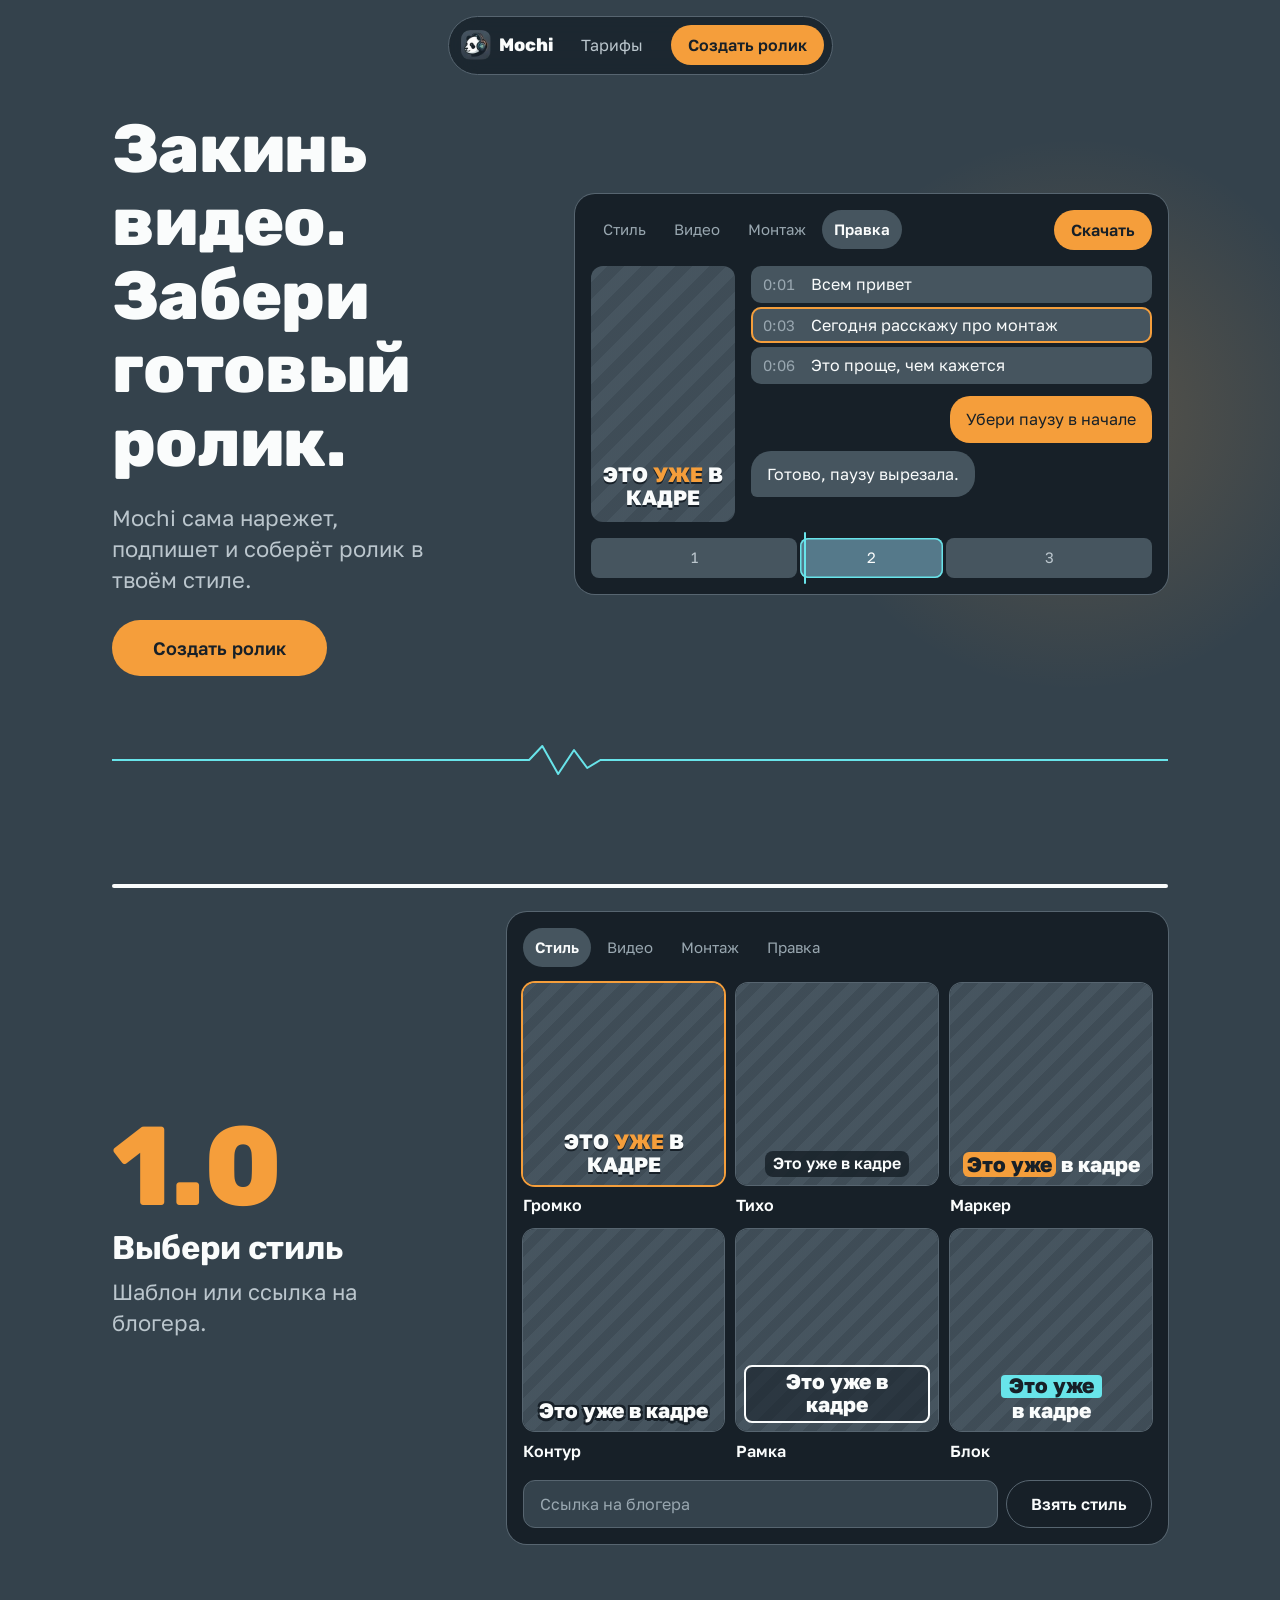
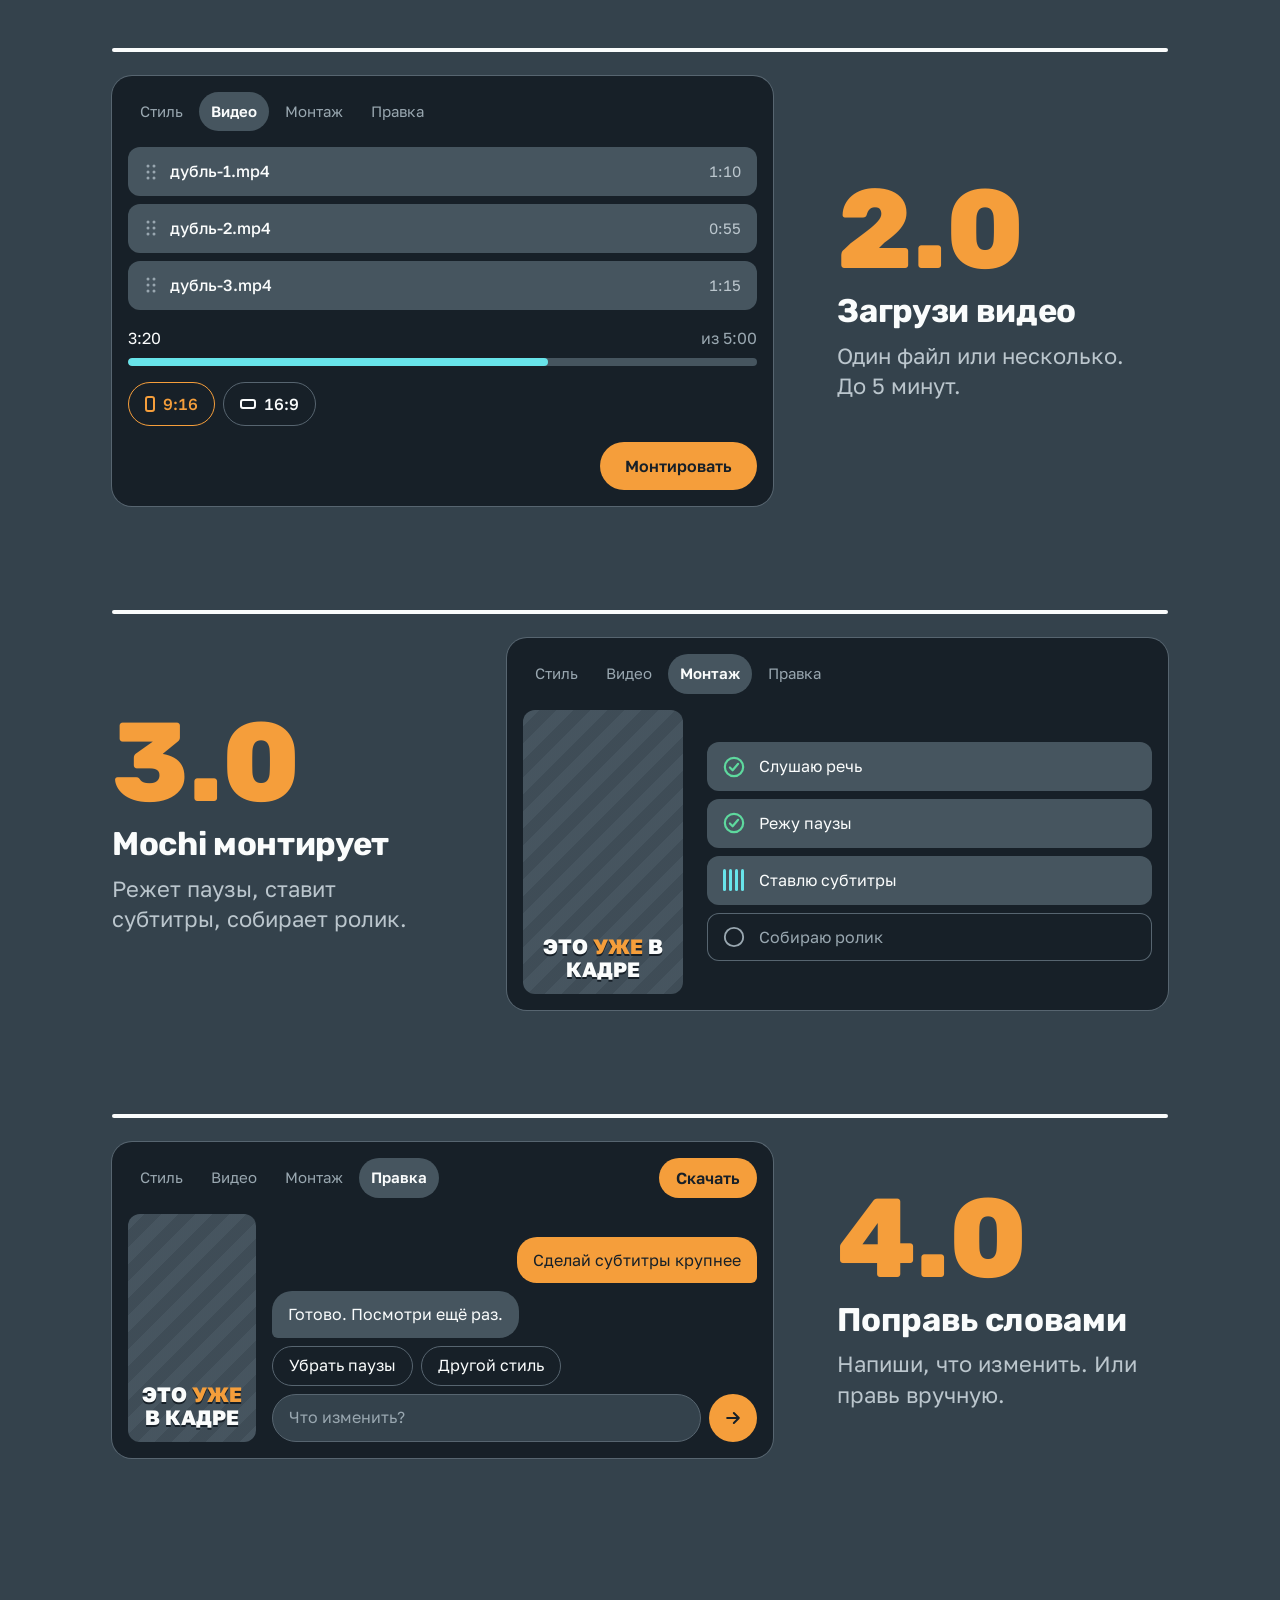
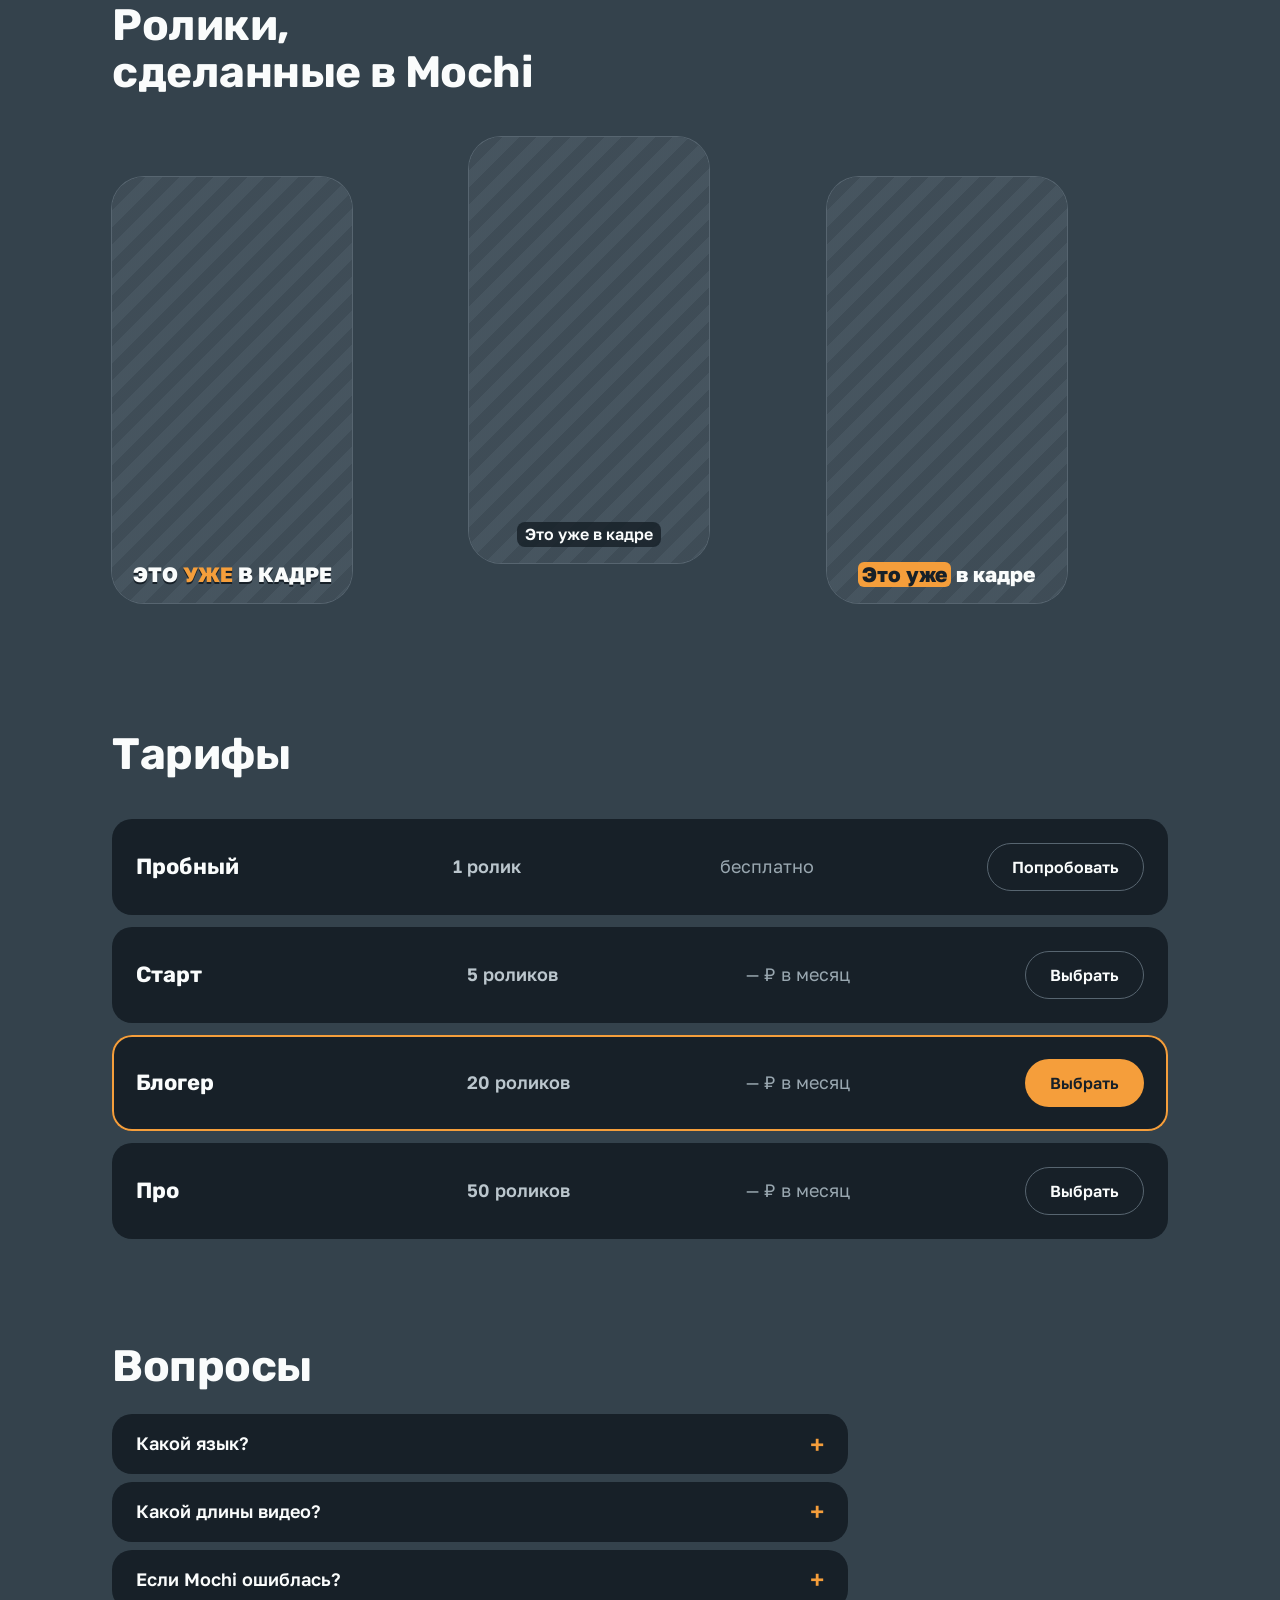
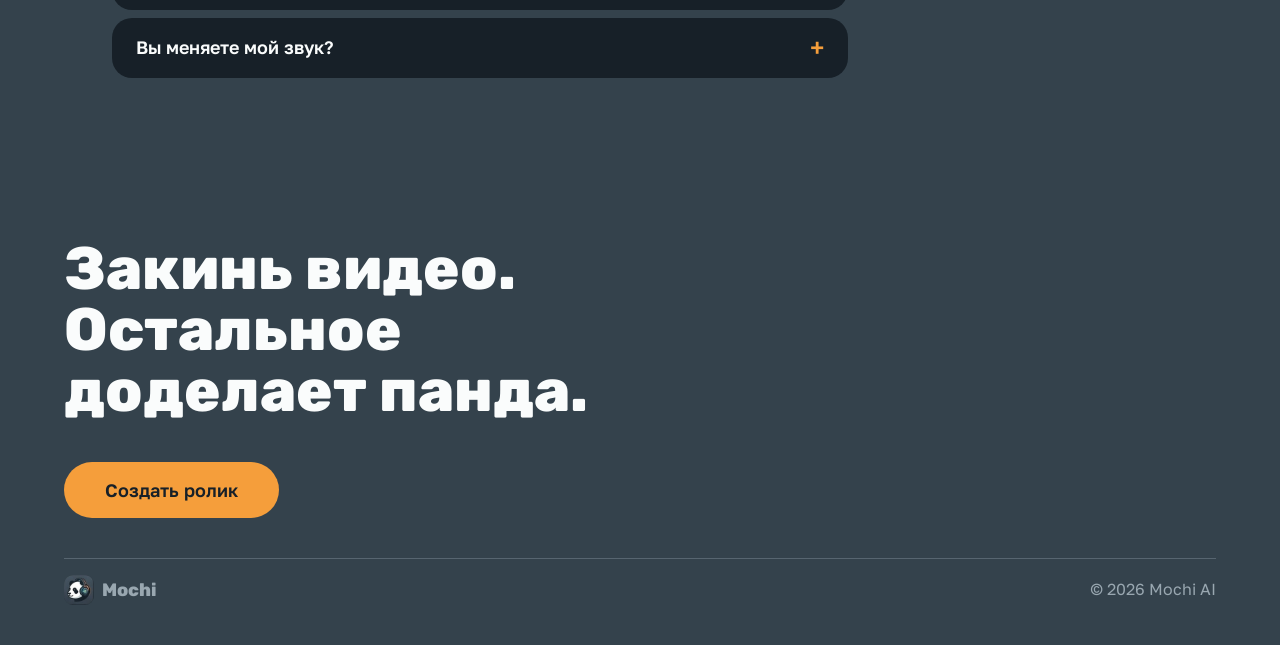
==== commit d53e0c2c: "Landing: minimal copy, product screens (style picker, upload, generation, editor chat) instead of ph" ====
--- a/prototype/landing/index.html
+++ b/prototype/landing/index.html
@@ -4,7 +4,7 @@
 <meta charset="utf-8">
 <meta name="viewport" content="width=device-width, initial-scale=1, viewport-fit=cover">
 <title>Mochi AI</title>
-<meta name="description" content="Закинь видео, а Mochi нарежет, подпишет и соберёт ролик под твой стиль. Дальше поправишь сам или попросишь панду.">
+<meta name="description" content="Закинь видео, а Mochi нарежет, подпишет и соберёт ролик под твой стиль.">
 <meta name="theme-color" content="#2d3741">
 <link rel="preconnect" href="https://fonts.googleapis.com">
 <link rel="preconnect" href="https://fonts.gstatic.com" crossorigin>
@@ -16,11 +16,8 @@
 
 <nav class="nav-pill" aria-label="Основная навигация">
   <a class="wordmark" href="#top"><img src="assets/mochi-icon.jpg" width="30" height="30" alt="">Mochi</a>
-  <ul class="nav-pill__links">
-    <li><a href="#how">Как работает</a></li>
-    <li><a href="#plans">Тарифы</a></li>
-  </ul>
-  <a class="btn btn--primary" href="#step-1">Создать</a>
+  <a class="nav-pill__link" href="#plans">Тарифы</a>
+  <a class="btn btn--primary btn--sm" href="#step-1">Создать ролик</a>
 </nav>
 
 <main id="top">
@@ -29,20 +26,35 @@
     <div class="wrap hero__grid">
       <div class="hero__copy">
         <h1>Закинь видео. Забери готовый ролик.</h1>
-        <p class="hero__lede">Mochi нарежет, подпишет и соберёт шортс под твой стиль. Что не так, поправишь сам или попросишь панду.</p>
-        <div class="hero__actions">
-          <a class="btn btn--primary" href="#step-1">Создать ролик</a>
-          <a class="btn btn--ghost" href="#how">Как это работает</a>
-        </div>
-        <ul class="hero__facts" aria-label="Что нужно знать">
-          <li>Русская речь</li>
-          <li>До 5 минут</li>
-          <li>9:16 и 16:9</li>
-        </ul>
-      </div>
-      <figure class="plate">
-        <img src="assets/mochi-mark.jpg" width="520" height="500" alt="Панда в наушниках с неоновой звуковой волной, маскот Mochi">
-      </figure>
+        <p class="hero__lede">Mochi сама нарежет, подпишет и соберёт ролик в твоём стиле.</p>
+        <a class="btn btn--primary btn--lg" href="#step-1">Создать ролик</a>
+      </div>
+
+      <div class="app" role="group" aria-label="Редактор ролика: пример экрана">
+        <div class="app__bar"><ol class="app__steps" aria-label="Шаги"><li>Стиль</li><li>Видео</li><li>Монтаж</li><li aria-current="step">Правка</li></ol><button class="btn btn--primary btn--sm" type="button">Скачать</button></div>
+        <div class="ed">
+          <div class="vid"><span class="cap cap--loud">Это <b>уже</b> в кадре</span></div>
+          <div class="ed__side">
+            <ul class="lines">
+              <li class="line"><time>0:01</time><span>Всем привет</span></li>
+              <li class="line line--fix"><time>0:03</time><span>Сегодня расскажу про монтаж</span></li>
+              <li class="line line--hide-s"><time>0:06</time><span>Это проще, чем кажется</span></li>
+            </ul>
+            <div class="chat">
+              <p class="bubble bubble--you">Убери паузу в начале</p>
+              <p class="bubble bubble--ai">Готово, паузу вырезала.</p>
+            </div>
+          </div>
+          <div class="tl" role="img" aria-label="Таймлайн ролика">
+            <div class="lane">
+              <span class="clip" style="flex:3">1</span>
+              <span class="clip clip--on" style="flex:2">2</span>
+              <span class="clip" style="flex:3">3</span>
+              <span class="playhead"></span>
+            </div>
+          </div>
+        </div>
+      </div>
     </div>
   </header>
 
@@ -50,72 +62,49 @@
     <path d="M0 20 H300 L316 20 L326 6 L338 34 L350 10 L360 28 L370 20 H800"/>
   </svg>
 
-  <section class="stages" id="how" aria-labelledby="how-title">
-    <div class="wrap">
-      <div class="stages__intro">
-        <h2 id="how-title">Четыре шага от файла до ролика</h2>
-        <p>Ты выбираешь стиль и загружаешь видео. Дальше работает Mochi, а в конце ты сам решаешь, что оставить.</p>
-      </div>
-
-      <!-- 1.0 -->
+  <section class="stages" id="how" aria-label="Как это работает">
+    <div class="wrap">
+
       <article class="stage" id="step-1">
         <div class="stage__rule"></div>
         <div class="stage__grid">
           <div class="stage__text">
-            <span class="stage__num mono" aria-hidden="true">1.0</span>
+            <span class="stage__num num" aria-hidden="true">1.0</span>
             <h3>Выбери стиль</h3>
-            <p>Возьми готовый шаблон или вставь ссылку на блогера, чей монтаж тебе нравится. Mochi посмотрит видео и соберёт похожий стиль.</p>
-            <p class="stage__note">Перед загрузкой покажем, как субтитры и темп выглядят на кадрах.</p>
-          </div>
-          <div class="surface">
+            <p>Шаблон или ссылка на блогера.</p>
+          </div>
+          <div class="app" role="group" aria-label="Выбор стиля: пример экрана">
+            <div class="app__bar"><ol class="app__steps" aria-label="Шаги"><li aria-current="step">Стиль</li><li>Видео</li><li>Монтаж</li><li>Правка</li></ol></div>
             <fieldset style="border:0;padding:0;margin:0;min-width:0">
-              <legend class="tag" style="padding:0;margin-block-end:var(--space-md)">Пример: три стиля субтитров</legend>
+              <legend class="sr">Стиль субтитров</legend>
               <div class="styles">
-                <label class="style-opt">
-                  <input type="radio" name="style" value="loud" checked>
-                  <span class="frame"><span class="frame__label">кадр-пример</span><span class="cap cap--loud">Это <b>уже</b> в кадре</span></span>
-                  <span class="style-opt__name">Громко</span>
-                  <span class="style-opt__desc">Крупные слова, активное слово светится.</span>
-                </label>
-                <label class="style-opt">
-                  <input type="radio" name="style" value="quiet">
-                  <span class="frame"><span class="frame__label">кадр-пример</span><span class="cap cap--quiet">Это уже в кадре</span></span>
-                  <span class="style-opt__name">Тихо</span>
-                  <span class="style-opt__desc">Аккуратная плашка, ничего лишнего.</span>
-                </label>
-                <label class="style-opt">
-                  <input type="radio" name="style" value="mark">
-                  <span class="frame"><span class="frame__label">кадр-пример</span><span class="cap cap--mark"><span>Это уже</span> в кадре</span></span>
-                  <span class="style-opt__name">Маркер</span>
-                  <span class="style-opt__desc">Подсветка как маркером по тексту.</span>
-                </label>
+              <label class="style-opt"><input type="radio" name="style" value="loud" checked><span class="frame"><span class="cap cap--loud">Это <b>уже</b> в кадре</span></span><span class="style-opt__name">Громко</span></label>
+              <label class="style-opt"><input type="radio" name="style" value="quiet"><span class="frame"><span class="cap cap--quiet">Это уже в кадре</span></span><span class="style-opt__name">Тихо</span></label>
+              <label class="style-opt"><input type="radio" name="style" value="mark"><span class="frame"><span class="cap cap--mark"><span>Это уже</span> в кадре</span></span><span class="style-opt__name">Маркер</span></label>
+              <label class="style-opt"><input type="radio" name="style" value="outline"><span class="frame"><span class="cap cap--outline">Это уже в кадре</span></span><span class="style-opt__name">Контур</span></label>
+              <label class="style-opt"><input type="radio" name="style" value="box"><span class="frame"><span class="cap cap--box">Это уже в кадре</span></span><span class="style-opt__name">Рамка</span></label>
+              <label class="style-opt"><input type="radio" name="style" value="stack"><span class="frame"><span class="cap cap--stack"><i>Это уже</i><span>в кадре</span></span></span><span class="style-opt__name">Блок</span></label>
               </div>
             </fieldset>
-            <div class="link-field-wrap">
-              <div class="link-field" style="flex-direction:column;gap:0">
-                <label class="tag" for="blogger-link">Или ссылка на блогера</label>
-                <div style="display:flex;gap:var(--space-xs)">
-                  <input id="blogger-link" type="url" inputmode="url" placeholder="Ссылка на YouTube, TikTok или Instagram" autocomplete="off">
-                  <button class="btn btn--ghost" type="button">Разобрать</button>
-                </div>
-              </div>
-            </div>
-          </div>
-        </div>
-      </article>
-
-      <!-- 2.0 -->
+            <div class="link-field">
+              <label class="sr" for="blogger-link">Ссылка на блогера</label>
+              <input id="blogger-link" type="url" inputmode="url" placeholder="Ссылка на блогера" autocomplete="off">
+              <button class="btn btn--ghost" type="button">Взять стиль</button>
+            </div>
+          </div>
+        </div>
+      </article>
+
       <article class="stage" id="step-2">
         <div class="stage__rule"></div>
         <div class="stage__grid">
           <div class="stage__text">
-            <span class="stage__num mono" aria-hidden="true">2.0</span>
+            <span class="stage__num num" aria-hidden="true">2.0</span>
             <h3>Загрузи видео</h3>
-            <p>Один файл или несколько. Если файлов несколько, порядок задаёшь ты, Mochi склеит их в один ролик. Всего до 5 минут.</p>
-            <p class="stage__note">Выбери формат: вертикальный для Reels и Shorts или горизонтальный.</p>
-          </div>
-          <div class="surface drop">
-            <span class="tag">Пример загрузки</span>
+            <p>Один файл или несколько. До 5 минут.</p>
+          </div>
+          <div class="app" role="group" aria-label="Загрузка видео: пример экрана">
+            <div class="app__bar"><ol class="app__steps" aria-label="Шаги"><li>Стиль</li><li aria-current="step">Видео</li><li>Монтаж</li><li>Правка</li></ol></div>
             <ol class="files" aria-label="Порядок файлов">
               <li class="file"><span class="file__grip" aria-hidden="true"><svg width="14" height="18" viewBox="0 0 14 18" fill="currentColor"><circle cx="4" cy="3" r="1.5"/><circle cx="10" cy="3" r="1.5"/><circle cx="4" cy="9" r="1.5"/><circle cx="10" cy="9" r="1.5"/><circle cx="4" cy="15" r="1.5"/><circle cx="10" cy="15" r="1.5"/></svg></span><span class="file__name">дубль-1.mp4</span><span class="file__len">1:10</span></li>
               <li class="file"><span class="file__grip" aria-hidden="true"><svg width="14" height="18" viewBox="0 0 14 18" fill="currentColor"><circle cx="4" cy="3" r="1.5"/><circle cx="10" cy="3" r="1.5"/><circle cx="4" cy="9" r="1.5"/><circle cx="10" cy="9" r="1.5"/><circle cx="4" cy="15" r="1.5"/><circle cx="10" cy="15" r="1.5"/></svg></span><span class="file__name">дубль-2.mp4</span><span class="file__len">0:55</span></li>
@@ -132,154 +121,100 @@
                 <label class="format format--wide"><input type="radio" name="format" value="16x9"><span>16:9</span></label>
               </div>
             </fieldset>
-          </div>
-        </div>
-      </article>
-
-      <!-- 3.0 -->
+            <div class="app__foot"><button class="btn btn--primary" type="button">Монтировать</button></div>
+          </div>
+        </div>
+      </article>
+
       <article class="stage" id="step-3">
         <div class="stage__rule"></div>
         <div class="stage__grid">
           <div class="stage__text">
-            <span class="stage__num mono" aria-hidden="true">3.0</span>
+            <span class="stage__num num" aria-hidden="true">3.0</span>
             <h3>Mochi монтирует</h3>
-            <p>Слушает речь, режет паузы и оговорки, ставит субтитры и собирает ролик. Ты видишь, на каком шаге она сейчас.</p>
-            <p class="stage__note">Звук остаётся твоим. Озвучку мы не добавляем.</p>
-          </div>
-          <div class="surface">
-            <span class="tag" style="display:block;margin-block-end:var(--space-md)">Пример прогресса</span>
-            <ul class="steps">
-              <li class="step step--done"><svg viewBox="0 0 24 24" fill="none" stroke="currentColor" stroke-width="2.4" stroke-linecap="round" stroke-linejoin="round" aria-hidden="true"><circle cx="12" cy="12" r="10"/><path d="M7.5 12.5l3 3 6-7"/></svg><span>Слушаю речь</span><small>готово</small></li>
-              <li class="step step--done"><svg viewBox="0 0 24 24" fill="none" stroke="currentColor" stroke-width="2.4" stroke-linecap="round" stroke-linejoin="round" aria-hidden="true"><circle cx="12" cy="12" r="10"/><path d="M7.5 12.5l3 3 6-7"/></svg><span>Режу паузы и оговорки</span><small>готово</small></li>
-              <li class="step"><span class="eq" aria-hidden="true"><i></i><i></i><i></i><i></i></span><span>Ставлю субтитры</span><small>в работе</small></li>
-              <li class="step step--todo"><svg viewBox="0 0 24 24" fill="none" stroke="currentColor" stroke-width="2" aria-hidden="true"><circle cx="12" cy="12" r="10"/></svg><span>Собираю ролик в твоём стиле</span><small>дальше</small></li>
-            </ul>
-          </div>
-        </div>
-      </article>
-
-      <!-- 4.0 -->
+            <p>Режет паузы, ставит субтитры, собирает ролик.</p>
+          </div>
+          <div class="app" role="group" aria-label="Монтаж: пример экрана">
+            <div class="app__bar"><ol class="app__steps" aria-label="Шаги"><li>Стиль</li><li>Видео</li><li aria-current="step">Монтаж</li><li>Правка</li></ol></div>
+            <div class="gen">
+              <div class="vid"><span class="cap cap--loud">Это <b>уже</b> в кадре</span></div>
+              <ul class="steps">
+                <li class="step step--done"><svg viewBox="0 0 24 24" fill="none" stroke="currentColor" stroke-width="2.4" stroke-linecap="round" stroke-linejoin="round" aria-hidden="true"><circle cx="12" cy="12" r="10"/><path d="M7.5 12.5l3 3 6-7"/></svg><span>Слушаю речь</span></li>
+                <li class="step step--done"><svg viewBox="0 0 24 24" fill="none" stroke="currentColor" stroke-width="2.4" stroke-linecap="round" stroke-linejoin="round" aria-hidden="true"><circle cx="12" cy="12" r="10"/><path d="M7.5 12.5l3 3 6-7"/></svg><span>Режу паузы</span></li>
+                <li class="step"><span class="eq" aria-hidden="true"><i></i><i></i><i></i><i></i></span><span>Ставлю субтитры</span></li>
+                <li class="step step--todo"><svg viewBox="0 0 24 24" fill="none" stroke="currentColor" stroke-width="2" aria-hidden="true"><circle cx="12" cy="12" r="10"/></svg><span>Собираю ролик</span></li>
+              </ul>
+            </div>
+          </div>
+        </div>
+      </article>
+
       <article class="stage" id="step-4">
         <div class="stage__rule"></div>
         <div class="stage__grid">
           <div class="stage__text">
-            <span class="stage__num mono" aria-hidden="true">4.0</span>
-            <h3>Поправь и скачай</h3>
-            <p>Нейросеть иногда ошибается в словах или режет не там. Поэтому ролик открывается в редакторе: режь, двигай куски, правь субтитры. Или напиши панде, что изменить.</p>
-            <p class="stage__note">Всё устраивает? Скачай готовый ролик.</p>
-          </div>
-          <div class="surface editor">
-            <span class="tag">Пример редактора</span>
-            <div class="track" role="img" aria-label="Таймлайн: видеодорожка и дорожка субтитров">
-              <div class="track__row"><span class="track__name">видео</span>
-                <div class="lane">
-                  <span class="clip" style="flex:3">дубль-1</span>
-                  <span class="clip clip--on" style="flex:2">дубль-2</span>
-                  <span class="clip" style="flex:3">дубль-3</span>
-                  <span class="playhead"></span>
+            <span class="stage__num num" aria-hidden="true">4.0</span>
+            <h3>Поправь словами</h3>
+            <p>Напиши, что изменить. Или правь вручную.</p>
+          </div>
+          <div class="app" role="group" aria-label="Чат с Mochi: пример экрана">
+            <div class="app__bar"><ol class="app__steps" aria-label="Шаги"><li>Стиль</li><li>Видео</li><li>Монтаж</li><li aria-current="step">Правка</li></ol><button class="btn btn--primary btn--sm" type="button">Скачать</button></div>
+            <div class="ask-grid">
+              <div class="vid"><span class="cap cap--loud">Это <b>уже</b> в кадре</span></div>
+              <div class="chat" style="align-content:end">
+                <p class="bubble bubble--you">Сделай субтитры крупнее</p>
+                <p class="bubble bubble--ai">Готово. Посмотри ещё раз.</p>
+                <div class="chips">
+                  <button class="chip" type="button">Убрать паузы</button>
+                  <button class="chip" type="button">Другой стиль</button>
                 </div>
+                <form class="ask" onsubmit="return false">
+                  <label class="sr" for="ask-input">Что изменить</label>
+                  <input id="ask-input" type="text" placeholder="Что изменить?" autocomplete="off">
+                  <button class="btn btn--primary" type="submit" aria-label="Отправить">
+                    <svg width="20" height="20" viewBox="0 0 24 24" fill="none" stroke="currentColor" stroke-width="2.4" stroke-linecap="round" stroke-linejoin="round" aria-hidden="true"><path d="M5 12h14M13 6l6 6-6 6"/></svg>
+                  </button>
+                </form>
               </div>
-              <div class="track__row"><span class="track__name">титры</span>
-                <div class="lane words">
-                  <span class="clip" style="flex:2">Всем</span>
-                  <span class="clip" style="flex:3">привет</span>
-                  <span class="clip clip--fix" style="flex:3">сегодня</span>
-                  <span class="clip" style="flex:2">про</span>
-                  <span class="clip" style="flex:3">монтаж</span>
-                </div>
-              </div>
-            </div>
-            <div class="chat">
-              <p class="bubble bubble--you">Убери паузу в начале и сделай субтитры крупнее</p>
-              <p class="bubble bubble--ai">Готово. Паузу вырезала, субтитры стали крупнее. Посмотри ещё раз.</p>
-            </div>
-          </div>
-        </div>
-      </article>
+            </div>
+          </div>
+        </div>
+      </article>
+
     </div>
   </section>
 
   <section class="reels" aria-labelledby="reels-title">
     <div class="wrap">
-      <div class="reels__head">
-        <h2 id="reels-title">Ролики, которые сделала Mochi</h2>
-        <p>Здесь появятся готовые вертикальные ролики из реальных проектов.</p>
-      </div>
+      <h2 id="reels-title">Ролики, сделанные в Mochi</h2>
       <div class="reels__row">
-        <figure class="reel"><span class="reel__label">место под ролик</span><span class="cap cap--loud">Это <b>уже</b> в кадре</span></figure>
-        <figure class="reel"><span class="reel__label">место под ролик</span><span class="cap cap--quiet">Это уже в кадре</span></figure>
-        <figure class="reel"><span class="reel__label">место под ролик</span><span class="cap cap--mark"><span>Это уже</span> в кадре</span></figure>
-      </div>
-    </div>
-  </section>
-
-  <section class="go" aria-labelledby="go-title">
-    <div class="wrap go__row">
-      <h2 id="go-title">Начни с первого шага</h2>
-      <a class="btn btn--primary" href="#step-1">Создать ролик</a>
+        <figure class="reel"><span class="cap cap--loud">Это <b>уже</b> в кадре</span></figure>
+        <figure class="reel"><span class="cap cap--quiet">Это уже в кадре</span></figure>
+        <figure class="reel"><span class="cap cap--mark"><span>Это уже</span> в кадре</span></figure>
+      </div>
     </div>
   </section>
 
   <section class="pricing" id="plans" aria-labelledby="plans-title">
     <div class="wrap">
-      <div class="pricing__head">
-        <h2 id="plans-title">Сколько роликов тебе нужно в месяц</h2>
-        <p>Один тариф равен числу готовых роликов. Редактировать и перемонтировать внутри ролика можно без доплат.</p>
-      </div>
+      <h2 id="plans-title">Тарифы</h2>
       <ul class="plans">
-        <li class="plan">
-          <span class="plan__name">Пробный<small>Попробовать на своём видео</small></span>
-          <span class="plan__n">1 ролик</span>
-          <span class="plan__price">бесплатно</span>
-          <a class="btn btn--ghost" href="#step-1">Попробовать</a>
-        </li>
-        <li class="plan">
-          <span class="plan__name">Старт</span>
-          <span class="plan__n">5 роликов</span>
-          <span class="plan__price">— ₽ в месяц</span>
-          <a class="btn btn--ghost" href="#step-1">Выбрать</a>
-        </li>
-        <li class="plan plan--pick">
-          <span class="plan__name">Блогер<small>Для регулярного блога</small></span>
-          <span class="plan__n">20 роликов</span>
-          <span class="plan__price">— ₽ в месяц</span>
-          <a class="btn btn--primary" href="#step-1">Выбрать</a>
-        </li>
-        <li class="plan">
-          <span class="plan__name">Про</span>
-          <span class="plan__n">50 роликов</span>
-          <span class="plan__price">— ₽ в месяц</span>
-          <a class="btn btn--ghost" href="#step-1">Выбрать</a>
-        </li>
+        <li class="plan"><span class="plan__name">Пробный</span><span class="plan__n">1 ролик</span><span class="plan__price">бесплатно</span><a class="btn btn--ghost" href="#step-1">Попробовать</a></li>
+        <li class="plan"><span class="plan__name">Старт</span><span class="plan__n">5 роликов</span><span class="plan__price">— ₽ в месяц</span><a class="btn btn--ghost" href="#step-1">Выбрать</a></li>
+        <li class="plan plan--pick"><span class="plan__name">Блогер</span><span class="plan__n">20 роликов</span><span class="plan__price">— ₽ в месяц</span><a class="btn btn--primary" href="#step-1">Выбрать</a></li>
+        <li class="plan"><span class="plan__name">Про</span><span class="plan__n">50 роликов</span><span class="plan__price">— ₽ в месяц</span><a class="btn btn--ghost" href="#step-1">Выбрать</a></li>
       </ul>
-      <p class="pricing__foot">Цены и лимиты уточним перед запуском. Сейчас это черновик.</p>
     </div>
   </section>
 
   <section class="faq" aria-labelledby="faq-title">
     <div class="wrap">
-      <h2 id="faq-title">Вопросы, которые задают чаще всего</h2>
+      <h2 id="faq-title">Вопросы</h2>
       <div class="faq__list">
-        <details>
-          <summary>Какой язык поддерживается?</summary>
-          <p>Пока только русский. Субтитры и нарезка работают по русской речи.</p>
-        </details>
-        <details>
-          <summary>Какой длины может быть видео?</summary>
-          <p>Суммарно до 5 минут на один ролик. Счётчик покажет, сколько ещё можно загрузить.</p>
-        </details>
-        <details>
-          <summary>Можно загрузить несколько файлов?</summary>
-          <p>Да. Порядок задаёшь ты, перетаскивая файлы. Mochi склеит их в один ролик и приведёт к одному стилю.</p>
-        </details>
-        <details>
-          <summary>Что, если Mochi ошиблась в словах?</summary>
-          <p>Открой ролик в редакторе и поправь субтитры руками. Или напиши панде, что именно исправить.</p>
-        </details>
-        <details>
-          <summary>Вы меняете мой голос или добавляете озвучку?</summary>
-          <p>Нет. Звук остаётся твоим, мы работаем только с нарезкой, субтитрами и стилем.</p>
-        </details>
+        <details><summary>Какой язык?</summary><p>Русский.</p></details>
+        <details><summary>Какой длины видео?</summary><p>До 5 минут суммарно.</p></details>
+        <details><summary>Если Mochi ошиблась?</summary><p>Поправь в редакторе или напиши, что исправить.</p></details>
+        <details><summary>Вы меняете мой звук?</summary><p>Нет, звук остаётся твоим.</p></details>
       </div>
     </div>
   </section>
@@ -288,6 +223,7 @@
 
 <footer class="wrap foot-stmt">
   <p class="foot-stmt__line">Закинь видео. Остальное доделает панда.</p>
+  <a class="btn btn--primary btn--lg" href="#step-1">Создать ролик</a>
   <div class="foot-stmt__meta">
     <a class="wordmark" href="#top"><img src="assets/mochi-icon.jpg" width="30" height="30" alt="">Mochi</a>
     <span>© 2026 Mochi AI</span>
--- a/prototype/landing/styles.css
+++ b/prototype/landing/styles.css
@@ -1,6 +1,6 @@
 /* Hallmark · genre: atmospheric · macrostructure: Narrative Workflow · theme: custom (design.md, dark-first)
- * enrichment: none (brand mark only) · nav: N5 Floating pill · footer: Ft5 Statement
- * pre-emit critique: P4 H4 E4 S4 R4 V4 */
+ * enrichment: product screens built in HTML/CSS (no photos) · nav: N5 Floating pill · footer: Ft5 Statement
+ * pre-emit critique: P4 H5 E4 S4 R5 V4 */
 
 html, body { overflow-x: clip; }
 *, *::before, *::after { box-sizing: border-box; }
@@ -12,16 +12,16 @@
   font-family: var(--font-body);
   font-size: var(--text-base);
   font-weight: 400;
-  line-height: 1.6;
+  line-height: 1.55;
   -webkit-font-smoothing: antialiased;
 }
 img { max-width: 100%; height: auto; display: block; }
 a { color: inherit; }
-h1, h2, h3, p, ul, ol, dl, figure { margin: 0; }
+h1, h2, h3, h4, p, ul, ol, figure { margin: 0; }
 ul, ol { padding: 0; list-style: none; }
-h1, h2, h3 {
+h1, h2, h3, h4 {
   font-family: var(--font-display);
-  font-weight: 600;
+  font-weight: 700;
   font-style: normal;
   line-height: 1.08;
   letter-spacing: -0.01em;
@@ -30,8 +30,9 @@
   min-width: 0;
 }
 :focus-visible { outline: 2px solid var(--color-focus); outline-offset: 3px; }
+button, input { font: inherit; color: inherit; }
 .wrap { width: 100%; max-width: var(--page-max); margin-inline: auto; padding-inline: var(--page-gutter); }
-.mono { font-variant-numeric: tabular-nums; }
+.num { font-variant-numeric: tabular-nums; }
 .sr { position: absolute; width: 1px; height: 1px; overflow: hidden; clip-path: inset(50%); white-space: nowrap; }
 
 /* ---------- Buttons ---------- */
@@ -46,6 +47,8 @@
 }
 .btn--primary { background: var(--color-accent); color: var(--color-accent-ink); }
 .btn--ghost { background: transparent; color: var(--color-ink); border-color: var(--color-rule); }
+.btn--lg { min-height: 56px; padding: 0 var(--space-xl); font-size: var(--text-base); }
+.btn--sm { min-height: 40px; padding: 0 var(--space-md); }
 @media (hover: hover) and (pointer: fine) {
   .btn:hover { transform: translateY(-1px); }
   .btn--ghost:hover { background: var(--color-paper-2); }
@@ -55,7 +58,7 @@
 /* ---------- Nav · N5 floating pill ---------- */
 .nav-pill {
   position: fixed; top: var(--space-md); inset-inline: 0; margin-inline: auto;
-  width: fit-content;
+  width: fit-content; max-width: calc(100% - 2rem);
   display: flex; align-items: center; gap: var(--space-md);
   padding: var(--space-xs) var(--space-xs) var(--space-xs) var(--space-sm);
   background: color-mix(in oklch, var(--color-paper-sunken) 78%, transparent);
@@ -64,49 +67,33 @@
   border: var(--rule-hair) solid var(--color-rule);
   border-radius: var(--radius-pill);
   z-index: var(--z-sticky);
-  max-width: calc(100% - 2rem);
-}
-@media (max-width: 24rem) { .nav-pill { gap: var(--space-sm); } }
-.wordmark { display: inline-flex; align-items: center; gap: var(--space-xs); text-decoration: none; font: 700 var(--text-base)/1 var(--font-display); letter-spacing: -0.02em; white-space: nowrap; }
+}
+.wordmark { display: inline-flex; align-items: center; gap: var(--space-xs); text-decoration: none; font: 800 var(--text-base)/1 var(--font-display); white-space: nowrap; }
 .wordmark img { width: 30px; height: 30px; border-radius: 9px; }
-.nav-pill__links { display: none; gap: var(--space-xs); }
-.nav-pill__links a { display: inline-block; padding: var(--space-xs) var(--space-sm); border-radius: var(--radius-pill); text-decoration: none; font-size: var(--text-sm); color: var(--color-ink-2); white-space: nowrap; }
-@media (hover: hover) and (pointer: fine) { .nav-pill__links a:hover { color: var(--color-ink); background: var(--color-paper-2); } }
-.nav-pill .btn { min-height: 40px; padding: 0 var(--space-md); }
-@media (min-width: 40rem) { .nav-pill__links { display: flex; } }
+.nav-pill__link { padding: var(--space-xs) var(--space-sm); border-radius: var(--radius-pill); text-decoration: none; font-size: var(--text-sm); color: var(--color-ink-2); white-space: nowrap; display: none; }
+@media (hover: hover) and (pointer: fine) { .nav-pill__link:hover { color: var(--color-ink); background: var(--color-paper-2); } }
+@media (min-width: 30rem) { .nav-pill__link { display: inline-block; } }
 
 /* ---------- Hero ---------- */
-.hero { position: relative; padding-block: calc(var(--space-3xl) + 2rem) var(--space-2xl); isolation: isolate; }
+.hero { overflow-x: clip; position: relative; padding-block: calc(var(--space-3xl) + 1rem) var(--space-2xl); isolation: isolate; }
 .hero::before {
   content: ""; position: absolute; z-index: -1; pointer-events: none;
-  width: min(46rem, 120vw); aspect-ratio: 1; right: -12%; top: 2%;
-  background: radial-gradient(closest-side, color-mix(in oklch, var(--color-accent) 24%, transparent), transparent 72%);
+  width: min(48rem, 120vw); aspect-ratio: 1; right: -14%; top: 4%;
+  background: radial-gradient(closest-side, color-mix(in oklch, var(--color-accent) 20%, transparent), transparent 72%);
 }
 .hero__grid { display: grid; grid-template-columns: minmax(0, 1fr); gap: var(--space-xl); align-items: center; }
 .hero__copy { display: grid; gap: var(--space-lg); justify-items: start; }
-.hero h1 { font-size: var(--text-display); font-weight: 800; max-width: 14ch; }
-.hero__lede { font-size: var(--text-lg); color: var(--color-ink-2); max-width: 36ch; line-height: 1.5; }
-.hero__actions { display: flex; flex-wrap: wrap; gap: var(--space-sm); }
-.hero__facts { display: flex; flex-wrap: wrap; gap: var(--space-xs) var(--space-md); font: 500 var(--text-xs)/1.4 var(--font-body); color: var(--color-ink-3); }
-.hero__facts li::before { content: ""; display: inline-block; width: 6px; height: 6px; margin-inline-end: var(--space-xs); border-radius: 50%; background: var(--color-signal); vertical-align: 0.1em; }
-.plate { border-radius: var(--radius-plate); overflow: hidden; background: var(--color-paper-sunken); box-shadow: 0 0 0 var(--rule-hair) var(--color-rule); max-width: 26rem; width: 100%; }
-.plate img { width: 100%; aspect-ratio: 52 / 50; object-fit: cover; }
-@media (min-width: 60rem) {
-  .hero__grid { grid-template-columns: minmax(0, 1.15fr) minmax(0, 0.85fr); gap: var(--space-2xl); }
-  .plate { justify-self: end; margin-block-start: var(--space-xl); }
-}
+.hero h1 { font-size: var(--text-display); font-weight: 800; max-width: 12ch; }
+.hero__lede { font-size: var(--text-lg); color: var(--color-ink-2); max-width: 24ch; line-height: 1.4; }
+@media (min-width: 64rem) { .hero__grid { grid-template-columns: minmax(0, 5fr) minmax(0, 7fr); gap: var(--space-xl); } }
 
 /* Wave divider: recurring brand motif */
 .wave-divider { display: block; width: 100%; height: 40px; color: var(--color-signal); }
 .wave-divider path { fill: none; stroke: currentColor; stroke-width: 2; stroke-linecap: round; stroke-linejoin: round; vector-effect: non-scaling-stroke; }
 
 /* ---------- Stages · Narrative Workflow ---------- */
-.stages { padding-block: var(--space-2xl) var(--space-xl); }
-.stages__intro { display: grid; gap: var(--space-sm); padding-block-end: var(--space-xl); max-width: 40rem; }
-.stages__intro h2 { font-size: var(--text-display-s); }
-.stages__intro p { color: var(--color-ink-2); }
-.stage { padding-block: var(--space-xl) var(--space-2xl); }
-.stage:nth-of-type(even) { padding-block-start: var(--space-lg); padding-block-end: var(--space-3xl); }
+.stages { padding-block: var(--space-xl) var(--space-xl); }
+.stage { padding-block: var(--space-2xl) var(--space-xl); }
 .stage__rule { height: var(--rule-thick); background: var(--color-ink); border-radius: var(--radius-pill); transform-origin: left; margin-block-end: var(--space-lg); }
 @supports (animation-timeline: view()) {
   @media (prefers-reduced-motion: no-preference) {
@@ -115,143 +102,151 @@
   }
 }
 .stage__grid { display: grid; grid-template-columns: minmax(0, 1fr); gap: var(--space-xl); }
-.stage__text { display: grid; gap: var(--space-md); align-content: start; }
-.stage__num { font: 800 clamp(3.5rem, 11vw, 7rem)/0.9 var(--font-display); letter-spacing: -0.02em; color: var(--color-accent); }
-.stage h3 { font-size: var(--text-xl); }
-.stage p { color: var(--color-ink-2); max-width: 38ch; }
-.stage__note { font: 500 var(--text-xs)/1.4 var(--font-body); color: var(--color-ink-3); }
-@media (min-width: 60rem) {
-  .stage__grid { grid-template-columns: minmax(0, 5fr) minmax(0, 7fr); gap: var(--space-2xl); align-items: start; }
-  .stage:nth-of-type(even) .stage__grid { grid-template-columns: minmax(0, 7fr) minmax(0, 5fr); }
+.stage__text { display: grid; gap: var(--space-sm); align-content: start; }
+.stage__num { font: 800 clamp(3.5rem, 11vw, 7rem)/0.9 var(--font-display); color: var(--color-accent); }
+.stage h3 { font-size: var(--text-2xl); }
+.stage__text p { color: var(--color-ink-2); font-size: var(--text-lg); line-height: 1.4; max-width: 22ch; }
+@media (min-width: 64rem) {
+  .stage__grid { grid-template-columns: minmax(0, 4fr) minmax(0, 8fr); gap: var(--space-2xl); align-items: center; }
+  .stage:nth-of-type(even) .stage__grid { grid-template-columns: minmax(0, 8fr) minmax(0, 4fr); }
   .stage:nth-of-type(even) .stage__text { order: 2; }
 }
-.surface { background: var(--color-paper-sunken); border-radius: var(--radius-card); padding: var(--space-lg); min-width: 0; }
-.tag { font: 600 var(--text-sm)/1.2 var(--font-body); color: var(--color-ink-2); }
-
-/* 1.0 Style cards */
-.styles { display: grid; grid-template-columns: repeat(auto-fit, minmax(5.5rem, 1fr)); gap: var(--space-xs); }
-@media (min-width: 40rem) { .styles { gap: var(--space-md); } }
+
+/* ---------- Product screens ---------- */
+.app { background: var(--color-paper-sunken); border-radius: var(--radius-card); padding: var(--space-md); display: grid; grid-template-columns: minmax(0, 1fr); gap: var(--space-md); min-width: 0; box-shadow: 0 0 0 var(--rule-hair) var(--color-rule); }
+.app__bar { display: flex; align-items: center; justify-content: space-between; gap: var(--space-sm); }
+.app__steps { display: flex; gap: var(--space-2xs); min-width: 0; }
+.app__steps li { padding: var(--space-xs) var(--space-sm); border-radius: var(--radius-pill); font-size: var(--text-xs); color: var(--color-ink-3); white-space: nowrap; }
+.app__steps li[aria-current="step"] { background: var(--color-paper-2); color: var(--color-ink); font-weight: 600; }
+.app__steps li:not([aria-current]):not(:first-child) { display: none; }
+@media (min-width: 40rem) { .app__steps li:not([aria-current]):not(:first-child) { display: block; } }
+.app__title { font: 700 var(--text-lg)/1.1 var(--font-display); }
+.app__foot { display: flex; justify-content: flex-end; gap: var(--space-xs); }
+
+/* Style picker */
+.styles { display: grid; grid-template-columns: repeat(3, minmax(0, 1fr)); gap: var(--space-xs); }
+@media (min-width: 40rem) { .styles { gap: var(--space-sm); } }
 .style-opt { position: relative; display: grid; gap: var(--space-xs); cursor: pointer; min-width: 0; }
 .style-opt input { position: absolute; inset: 0; opacity: 0; cursor: pointer; }
-.frame { position: relative; aspect-ratio: 9 / 15; border-radius: var(--radius-input); background: repeating-linear-gradient(135deg, var(--color-paper-2) 0 10px, color-mix(in oklch, var(--color-paper-2) 85%, var(--color-paper-sunken)) 10px 20px); display: grid; align-items: end; padding: var(--space-sm); overflow: hidden; box-shadow: 0 0 0 var(--rule-hair) var(--color-rule); transition: box-shadow var(--dur-short) var(--ease-out); }
-.frame__label { position: absolute; inset: var(--space-xs) auto auto var(--space-xs); font: 500 0.8125rem/1 var(--font-body); color: var(--color-ink-3); }
-.cap { font-family: var(--font-body); font-weight: 800; line-height: 1.1; text-align: center; overflow-wrap: anywhere; }
-.cap--loud { font-size: clamp(0.95rem, 3.4vw, 1.35rem); text-transform: uppercase; letter-spacing: -0.01em; -webkit-text-stroke: 0; text-shadow: 0 2px 0 var(--color-paper-sunken); }
-.cap--loud b { color: var(--color-accent); font-weight: 800; }
-.cap--quiet { font-size: 1rem; font-weight: 600; background: color-mix(in oklch, var(--color-paper-sunken) 82%, transparent); padding: var(--space-2xs) var(--space-xs); border-radius: 8px; justify-self: center; }
-.cap--mark { font-size: 1.1rem; }
-.cap--mark span { background: var(--color-accent); color: var(--color-accent-ink); padding: 0 var(--space-2xs); border-radius: 6px; box-decoration-break: clone; -webkit-box-decoration-break: clone; }
-.style-opt__name { font-weight: 600; font-size: var(--text-sm); }
-.style-opt__desc { font-size: var(--text-xs); color: var(--color-ink-3); line-height: 1.4; }
+.frame { position: relative; grid-template-columns: minmax(0, 1fr); aspect-ratio: 9 / 13; border-radius: var(--radius-input); background: repeating-linear-gradient(135deg, var(--color-paper-2) 0 10px, color-mix(in oklch, var(--color-paper-2) 85%, var(--color-paper-sunken)) 10px 20px); display: grid; align-items: end; padding: var(--space-xs); overflow: hidden; box-shadow: 0 0 0 var(--rule-hair) var(--color-rule); transition: box-shadow var(--dur-short) var(--ease-out); }
+@media (min-width: 40rem) { .frame { aspect-ratio: 1 / 1; } }
 .style-opt:has(input:checked) .frame { box-shadow: 0 0 0 2px var(--color-accent); }
 .style-opt:has(input:focus-visible) .frame { outline: 2px solid var(--color-focus); outline-offset: 3px; }
-.link-field { display: flex; gap: var(--space-xs); margin-block-start: var(--space-lg); }
-.link-field input { flex: 1; min-width: 0; min-height: 48px; padding: 0 var(--space-md); border-radius: var(--radius-input); border: var(--rule-hair) solid var(--color-rule); background: var(--color-paper); color: var(--color-ink); font: inherit; font-size: var(--text-sm); }
+.style-opt__name { font-weight: 600; font-size: var(--text-sm); }
+.cap { font-family: var(--font-body); font-weight: 800; line-height: 1.1; text-align: center; overflow-wrap: anywhere; font-size: clamp(0.9rem, 2.6vw, 1.3rem); }
+.cap--loud { text-transform: uppercase; text-shadow: 0 2px 0 var(--color-paper-sunken); }
+.cap--loud b { color: var(--color-accent); font-weight: 800; }
+.cap--quiet { font-weight: 600; font-size: clamp(0.85rem, 2.2vw, 1rem); background: color-mix(in oklch, var(--color-paper-sunken) 82%, transparent); padding: var(--space-2xs) var(--space-xs); border-radius: 8px; justify-self: center; }
+.cap--mark span { background: var(--color-accent); color: var(--color-accent-ink); padding: 0 var(--space-2xs); border-radius: 6px; box-decoration-break: clone; -webkit-box-decoration-break: clone; }
+.cap--outline { color: var(--color-ink); text-shadow: -2px -2px 0 var(--color-paper-sunken), 2px -2px 0 var(--color-paper-sunken), -2px 2px 0 var(--color-paper-sunken), 2px 2px 0 var(--color-paper-sunken), 0 3px 0 var(--color-paper-sunken); }
+.cap--box { justify-self: center; border: 2px solid var(--color-ink); padding: var(--space-2xs) var(--space-xs); border-radius: 8px; background: color-mix(in oklch, var(--color-paper-sunken) 55%, transparent); }
+.cap--stack { display: grid; gap: 2px; justify-items: center; }
+.cap--stack i { font-style: normal; background: var(--color-signal); color: var(--color-accent-ink); padding: 0 var(--space-xs); border-radius: 4px; }
+.link-field { display: flex; gap: var(--space-xs); }
+.link-field input { flex: 1; min-width: 0; min-height: 48px; padding: 0 var(--space-md); border-radius: var(--radius-input); border: var(--rule-hair) solid var(--color-rule); background: var(--color-paper); font-size: var(--text-sm); }
 .link-field input::placeholder { color: var(--color-ink-3); }
-.link-field label { display: block; margin-block-end: var(--space-xs); }
-
-/* 2.0 Upload */
-.drop { display: grid; gap: var(--space-md); }
+
+/* Upload */
 .files { display: grid; gap: var(--space-xs); }
 .file { display: grid; grid-template-columns: auto minmax(0, 1fr) auto; align-items: center; gap: var(--space-sm); padding: var(--space-sm) var(--space-md); background: var(--color-paper-2); border-radius: var(--radius-input); }
 .file__grip { color: var(--color-ink-3); display: grid; }
 .file__name { font-weight: 500; font-size: var(--text-sm); overflow: hidden; text-overflow: ellipsis; white-space: nowrap; }
-.file__len { font: 500 var(--text-xs)/1 var(--font-body); color: var(--color-ink-2); }
+.file__len { font-size: var(--text-xs); color: var(--color-ink-2); font-variant-numeric: tabular-nums; }
 .meter { display: grid; gap: var(--space-xs); }
-.meter__row { display: flex; justify-content: space-between; align-items: baseline; font: 500 var(--text-sm)/1 var(--font-body); }
+.meter__row { display: flex; justify-content: space-between; align-items: baseline; font-size: var(--text-sm); font-variant-numeric: tabular-nums; }
 .meter__row span:last-child { color: var(--color-ink-3); }
 .meter__bar { height: 8px; border-radius: var(--radius-pill); background: var(--color-paper-2); overflow: hidden; }
 .meter__bar i { display: block; height: 100%; width: 66.7%; background: var(--color-signal); border-radius: var(--radius-pill); }
 .formats { display: flex; gap: var(--space-xs); flex-wrap: wrap; }
 .format { position: relative; }
 .format input { position: absolute; inset: 0; opacity: 0; cursor: pointer; }
-.format span { display: inline-flex; align-items: center; gap: var(--space-xs); min-height: 40px; padding: 0 var(--space-md); border-radius: var(--radius-pill); border: var(--rule-hair) solid var(--color-rule); font: 500 var(--text-sm)/1 var(--font-body); white-space: nowrap; }
+.format span { display: inline-flex; align-items: center; gap: var(--space-xs); min-height: 44px; padding: 0 var(--space-md); border-radius: var(--radius-pill); border: var(--rule-hair) solid var(--color-rule); font-size: var(--text-sm); font-weight: 500; white-space: nowrap; font-variant-numeric: tabular-nums; }
 .format span::before { content: ""; width: 10px; height: 16px; border: 2px solid currentColor; border-radius: 3px; }
 .format--wide span::before { width: 16px; height: 10px; }
 .format input:checked + span { border-color: var(--color-accent); color: var(--color-accent); }
 .format input:focus-visible + span { outline: 2px solid var(--color-focus); outline-offset: 3px; }
 
-/* 3.0 Processing */
+/* Generation */
+.gen { display: grid; grid-template-columns: minmax(0, 7.5rem) minmax(0, 1fr); gap: var(--space-md); align-items: center; }
+@media (min-width: 40rem) { .gen { grid-template-columns: minmax(0, 10rem) minmax(0, 1fr); gap: var(--space-lg); } }
+.vid { grid-template-columns: minmax(0, 1fr); position: relative; aspect-ratio: 9 / 16; border-radius: var(--radius-input); background: repeating-linear-gradient(135deg, var(--color-paper-2) 0 12px, color-mix(in oklch, var(--color-paper-2) 85%, var(--color-paper-sunken)) 12px 24px); display: grid; align-items: end; padding: var(--space-sm); overflow: hidden; min-width: 0; }
+.vid--wide { aspect-ratio: 16 / 9; }
 .steps { display: grid; gap: var(--space-xs); }
-.step { display: grid; grid-template-columns: 28px minmax(0, 1fr) auto; align-items: center; gap: var(--space-sm); padding: var(--space-sm) var(--space-md); border-radius: var(--radius-input); background: var(--color-paper-2); font-size: var(--text-sm); }
+.step { display: grid; grid-template-columns: 24px minmax(0, 1fr); align-items: center; gap: var(--space-sm); padding: var(--space-sm) var(--space-md); border-radius: var(--radius-input); background: var(--color-paper-2); font-size: var(--text-sm); }
 .step--todo { background: transparent; color: var(--color-ink-3); box-shadow: inset 0 0 0 var(--rule-hair) var(--color-rule); }
 .step svg { width: 22px; height: 22px; }
 .step--done svg { color: var(--color-success); }
-.step small { font: 500 var(--text-xs)/1 var(--font-body); color: var(--color-ink-3); }
 .eq { display: inline-flex; align-items: center; gap: 3px; height: 22px; color: var(--color-signal); }
 .eq i { width: 3px; height: 100%; background: currentColor; border-radius: 2px; transform-origin: center; animation: eq 900ms var(--ease-in-out) infinite alternate; }
 .eq i:nth-child(2) { animation-delay: -300ms; } .eq i:nth-child(3) { animation-delay: -600ms; } .eq i:nth-child(4) { animation-delay: -150ms; }
 @keyframes eq { from { transform: scaleY(0.25); } to { transform: scaleY(1); } }
 
-/* 4.0 Editor */
-.editor { display: grid; gap: var(--space-lg); }
-.track { display: grid; gap: var(--space-xs); }
-.track__row { display: grid; grid-template-columns: 4.25rem minmax(0, 1fr); align-items: center; gap: var(--space-sm); }
-.track__name { font: 500 var(--text-xs)/1 var(--font-body); color: var(--color-ink-3); }
-.lane { position: relative; display: flex; gap: 3px; height: 44px; }
-.clip { border-radius: 8px; background: var(--color-paper-2); min-width: 0; display: flex; align-items: center; padding-inline: var(--space-xs); font: 500 0.875rem/1 var(--font-body); color: var(--color-ink-2); overflow: hidden; white-space: nowrap; }
+/* Editor */
+.ed { display: grid; grid-template-columns: minmax(0, 6.5rem) minmax(0, 1fr); gap: var(--space-md); }
+@media (min-width: 40rem) { .ed { grid-template-columns: minmax(0, 9rem) minmax(0, 1fr); } }
+.ed__side { display: grid; grid-template-columns: minmax(0, 1fr); gap: var(--space-sm); align-content: start; min-width: 0; }
+.lines { display: grid; gap: var(--space-2xs); }
+.line { display: grid; grid-template-columns: 2.5rem minmax(0, 1fr); gap: var(--space-xs); padding: var(--space-xs) var(--space-sm); border-radius: 10px; background: var(--color-paper-2); font-size: var(--text-sm); line-height: 1.3; }
+.line time { color: var(--color-ink-3); font-variant-numeric: tabular-nums; font-size: var(--text-xs); padding-top: 1px; }
+.line--fix { box-shadow: inset 0 0 0 2px var(--color-accent); }
+.line--hide-s { display: none; }
+@media (min-width: 40rem) { .line--hide-s { display: grid; } }
+.tl { display: grid; gap: var(--space-xs); grid-column: 1 / -1; }
+.lane { position: relative; display: flex; gap: 3px; height: 40px; }
+.clip { border-radius: 8px; background: var(--color-paper-2); min-width: 0; display: flex; align-items: center; justify-content: center; padding-inline: var(--space-xs); font-size: var(--text-xs); color: var(--color-ink-2); overflow: hidden; white-space: nowrap; }
 .clip--on { background: color-mix(in oklch, var(--color-signal) 28%, var(--color-paper-2)); color: var(--color-ink); box-shadow: inset 0 0 0 1.5px var(--color-signal); }
-.words .clip { justify-content: center; font-family: var(--font-body); font-weight: 600; font-size: 0.9375rem; }
-.words .clip--fix { box-shadow: inset 0 0 0 1.5px var(--color-accent); }
 .playhead { position: absolute; top: -6px; bottom: -6px; width: 2px; background: var(--color-signal); border-radius: 2px; left: 38%; }
-.chat { display: grid; gap: var(--space-xs); }
-.bubble { max-width: 90%; padding: var(--space-sm) var(--space-md); border-radius: var(--radius-card); font-size: var(--text-sm); line-height: 1.45; }
-/* specificity: beat .stage p */
-.stage .bubble { max-width: 90%; }
-.stage .bubble--you { color: var(--color-accent-ink); }
+.chat { display: grid; grid-template-columns: minmax(0, 1fr); gap: var(--space-xs); }
+.bubble { max-width: 92%; padding: var(--space-sm) var(--space-md); border-radius: var(--radius-card); font-size: var(--text-sm); line-height: 1.4; color: var(--color-ink); }
 .bubble--you { justify-self: end; background: var(--color-accent); color: var(--color-accent-ink); border-end-end-radius: 6px; }
 .bubble--ai { justify-self: start; background: var(--color-paper-2); border-end-start-radius: 6px; }
-
-/* ---------- Final CTA between stages and pricing ---------- */
-.go { padding-block: var(--space-xl) var(--space-3xl); }
-.go__row { display: flex; flex-wrap: wrap; align-items: center; gap: var(--space-lg); justify-content: space-between; }
-.go h2 { font-size: var(--text-display-s); max-width: 18ch; }
-
-/* ---------- Reels: finished videos (placeholders until real ones exist) ---------- */
-.reels { padding-block: var(--space-xl) var(--space-3xl); }
-.reels__head { display: grid; gap: var(--space-sm); max-width: 38rem; padding-block-end: var(--space-xl); }
-.reels__head h2 { font-size: var(--text-display-s); }
-.reels__head p { color: var(--color-ink-2); }
+.chips { display: flex; flex-wrap: wrap; gap: var(--space-xs); }
+.chip { min-height: 40px; padding: 0 var(--space-md); border-radius: var(--radius-pill); border: var(--rule-hair) solid var(--color-rule); background: transparent; font-size: var(--text-sm); cursor: pointer; white-space: nowrap; }
+@media (hover: hover) and (pointer: fine) { .chip:hover { background: var(--color-paper-2); } }
+.ask { display: flex; gap: var(--space-xs); }
+.ask input { flex: 1; min-width: 0; min-height: 48px; padding: 0 var(--space-md); border-radius: var(--radius-pill); border: var(--rule-hair) solid var(--color-rule); background: var(--color-paper); font-size: var(--text-sm); }
+.ask input::placeholder { color: var(--color-ink-3); }
+.ask .btn { padding: 0; width: 48px; }
+.ask-grid { display: grid; grid-template-columns: minmax(0, 1fr); gap: var(--space-md); }
+@media (min-width: 40rem) { .ask-grid { grid-template-columns: minmax(0, 8rem) minmax(0, 1fr); } }
+
+/* ---------- Reels ---------- */
+.reels { padding-block: var(--space-2xl) var(--space-2xl); }
+.reels h2 { font-size: var(--text-display-s); padding-block-end: var(--space-xl); max-width: 16ch; }
 .reels__row { display: grid; grid-template-columns: repeat(auto-fit, minmax(9.5rem, 1fr)); gap: var(--space-md); align-items: end; }
-.reel { aspect-ratio: 9 / 16; border-radius: var(--radius-plate); background: repeating-linear-gradient(135deg, var(--color-paper-2) 0 12px, color-mix(in oklch, var(--color-paper-2) 85%, var(--color-paper-sunken)) 12px 24px); box-shadow: 0 0 0 var(--rule-hair) var(--color-rule); display: grid; align-content: space-between; padding: var(--space-md); max-width: 15rem; width: 100%; }
+.reel { aspect-ratio: 9 / 16; border-radius: var(--radius-plate); background: repeating-linear-gradient(135deg, var(--color-paper-2) 0 12px, color-mix(in oklch, var(--color-paper-2) 85%, var(--color-paper-sunken)) 12px 24px); box-shadow: 0 0 0 var(--rule-hair) var(--color-rule); display: grid; align-content: end; padding: var(--space-md); max-width: 15rem; width: 100%; }
 .reel:nth-child(2) { margin-block-end: var(--space-xl); }
-.reel__label { font: 500 var(--text-xs)/1.3 var(--font-body); color: var(--color-ink-3); }
-.reel .cap { font-size: 1.1rem; }
 
 /* ---------- Pricing: rows, not cards ---------- */
-.pricing { padding-block: var(--space-2xl) var(--space-3xl); }
-.pricing__head { display: grid; gap: var(--space-sm); max-width: 38rem; padding-block-end: var(--space-xl); }
-.pricing__head h2 { font-size: var(--text-display-s); }
-.pricing__head p { color: var(--color-ink-2); }
+.pricing { padding-block: var(--space-2xl) var(--space-2xl); }
+.pricing h2 { font-size: var(--text-display-s); padding-block-end: var(--space-xl); }
 .plans { display: grid; gap: var(--space-sm); }
 .plan { display: grid; grid-template-columns: minmax(0, 1fr) auto; gap: var(--space-xs) var(--space-md); align-items: center; padding: var(--space-md) var(--space-lg); border-radius: var(--radius-card); background: var(--color-paper-sunken); }
 .plan--pick { box-shadow: inset 0 0 0 2px var(--color-accent); }
 .plan__name { font: 700 var(--text-lg)/1.1 var(--font-display); }
-.plan__name small { display: block; margin-block-start: var(--space-2xs); font: 400 var(--text-xs)/1.3 var(--font-body); color: var(--color-accent); }
-.plan__n { font: 600 var(--text-sm)/1.2 var(--font-body); color: var(--color-ink-2); }
-.plan__price { font: 500 var(--text-sm)/1.2 var(--font-body); color: var(--color-ink-3); }
+.plan__n { font-weight: 600; color: var(--color-ink-2); }
+.plan__price { color: var(--color-ink-3); }
 .plan .btn { grid-column: 1 / -1; }
 @media (min-width: 48rem) {
-  .plan { grid-template-columns: minmax(0, 1.4fr) minmax(0, 1fr) minmax(0, 1fr) auto; padding: var(--space-lg); }
+  .plan { grid-template-columns: minmax(0, 1.2fr) minmax(0, 1fr) minmax(0, 1fr) auto; padding: var(--space-lg); }
   .plan .btn { grid-column: auto; }
 }
-.pricing__foot { margin-block-start: var(--space-md); font: 500 var(--text-xs)/1.5 var(--font-body); color: var(--color-ink-3); }
 
 /* ---------- FAQ ---------- */
-.faq { padding-block: var(--space-2xl) var(--space-3xl); }
+.faq { padding-block: var(--space-xl) var(--space-2xl); }
 .faq h2 { font-size: var(--text-display-s); padding-block-end: var(--space-lg); }
 .faq__list { display: grid; gap: var(--space-xs); max-width: 46rem; }
 .faq details { background: var(--color-paper-sunken); border-radius: var(--radius-card); }
 .faq summary { display: flex; justify-content: space-between; align-items: center; gap: var(--space-md); padding: var(--space-md) var(--space-lg); min-height: 56px; font-weight: 600; cursor: pointer; list-style: none; }
 .faq summary::-webkit-details-marker { display: none; }
-.faq summary::after { content: "+"; font: 500 1.4rem/1 var(--font-body); color: var(--color-accent); transition: transform var(--dur-short) var(--ease-out); }
+.faq summary::after { content: "+"; font: 500 1.6rem/1 var(--font-body); color: var(--color-accent); transition: transform var(--dur-short) var(--ease-out); }
 .faq details[open] summary::after { transform: rotate(45deg); }
-.faq details p { padding: 0 var(--space-lg) var(--space-lg); color: var(--color-ink-2); max-width: 52ch; }
+.faq details p { padding: 0 var(--space-lg) var(--space-lg); color: var(--color-ink-2); max-width: 46ch; }
 
 /* ---------- Footer · Ft5 statement ---------- */
-.foot-stmt { padding: var(--space-3xl) 0 var(--space-xl); display: grid; gap: var(--space-xl); }
-.foot-stmt__line { font: 700 clamp(1.75rem, 5.5vw, 3.5rem)/1.02 var(--font-display); letter-spacing: -0.03em; max-width: 18ch; text-wrap: balance; overflow-wrap: anywhere; }
-.foot-stmt__meta { display: flex; flex-wrap: wrap; justify-content: space-between; align-items: center; gap: var(--space-sm); padding-block-start: var(--space-md); border-top: var(--rule-hair) solid var(--color-rule); color: var(--color-ink-3); font-size: var(--text-sm); }
+.foot-stmt { padding: var(--space-3xl) 0 var(--space-xl); display: grid; gap: var(--space-xl); justify-items: start; }
+.foot-stmt__line { font: 800 clamp(1.9rem, 6vw, 3.75rem)/1.02 var(--font-display); max-width: 16ch; text-wrap: balance; overflow-wrap: anywhere; }
+.foot-stmt__meta { width: 100%; display: flex; flex-wrap: wrap; justify-content: space-between; align-items: center; gap: var(--space-sm); padding-block-start: var(--space-md); border-top: var(--rule-hair) solid var(--color-rule); color: var(--color-ink-3); font-size: var(--text-sm); }
 
 @media (prefers-reduced-motion: reduce) {
   *, *::before, *::after { animation-duration: 150ms !important; animation-iteration-count: 1 !important; transition-duration: 150ms !important; scroll-behavior: auto !important; }
